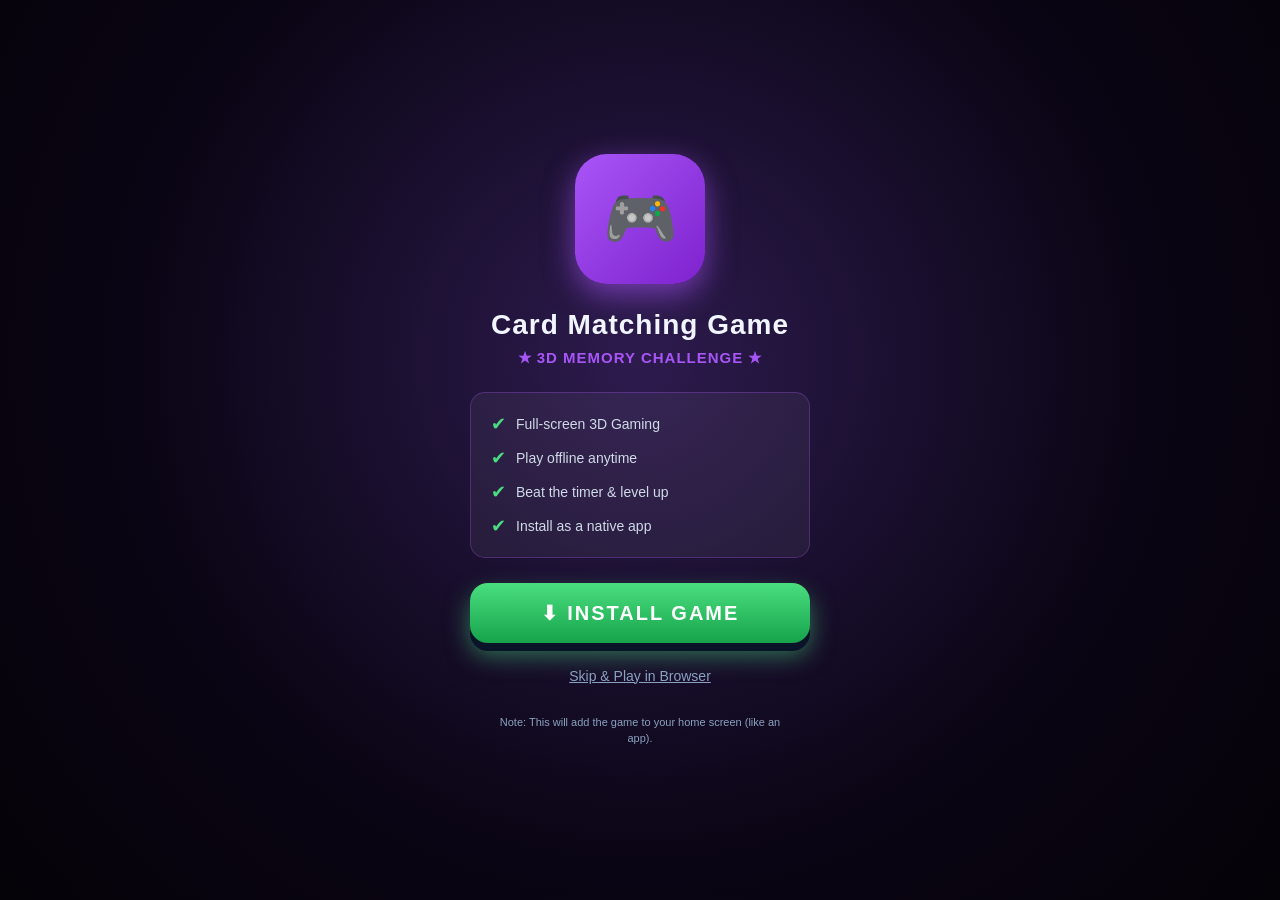
==== index.html @ de2f99b9 "Add download screen and splash flow" ====
<!DOCTYPE html>
<html lang="en">
<head>
    <meta charset="UTF-8">
    <meta name="viewport" content="width=device-width, initial-scale=1.0, viewport-fit=cover">
    <meta name="theme-color" content="#0a0514">
    <title>Download Card Matching Game</title>

    <!-- PWA -->
    <link rel="manifest" href="manifest.json">
    <link rel="icon" type="image/png" href="icons/icon-192x192.png">
    <link rel="apple-touch-icon" href="icons/icon-192x192.png">
    <meta name="apple-mobile-web-app-capable" content="yes">
    <meta name="apple-mobile-web-app-status-bar-style" content="black-translucent">
    <meta name="apple-mobile-web-app-title" content="CardMatch">
    <meta name="mobile-web-app-capable" content="yes">
    <meta name="application-name" content="CardMatch">

    <link rel="stylesheet" href="style.css">
    <style>
        /* Download Screen Style */
        #downloadScreen {
            position: fixed; inset: 0; z-index: 99999;
            background: radial-gradient(circle at 50% 40%, #2d1b4e 0%, #0a0514 60%, #050208 100%);
            display: flex; flex-direction: column; align-items: center; justify-content: center;
            padding: 30px; text-align: center; color: white;
        }
        .dl-icon {
            width: 130px; height: 130px;
            background: linear-gradient(135deg, #a855f7, #7e22ce);
            border-radius: 32px; display: flex; align-items: center; justify-content: center;
            font-size: 60px; margin-bottom: 25px;
            box-shadow: 0 10px 30px rgba(168, 85, 247, 0.6);
            animation: floatIcon 3s ease-in-out infinite;
        }
        @keyframes floatIcon { 0%, 100% { transform: translateY(0); } 50% { transform: translateY(-15px); } }
        .dl-title { font-size: 28px; font-weight: 900; color: #f0f5ff; margin-bottom: 8px; letter-spacing: 1px; }
        .dl-sub { font-size: 15px; color: #a855f7; margin-bottom: 25px; font-weight: 600; letter-spacing: 1px; }
        .dl-features {
            background: rgba(255,255,255,0.05); border: 1px solid rgba(168, 85, 247, 0.3);
            border-radius: 15px; padding: 20px; width: 100%; max-width: 340px;
            margin-bottom: 25px; text-align: left;
        }
        .dl-feature-item { display: flex; align-items: center; gap: 10px; margin-bottom: 12px; color: #d0dae8; font-size: 14px; }
        .dl-feature-item:last-child { margin-bottom: 0; }
        .dl-feature-item span { color: #4ade80; font-size: 18px; }
        .dl-btn {
            width: 100%; max-width: 340px; padding: 18px;
            background: linear-gradient(180deg, #4ade80, #16a34a);
            border: none; border-radius: 18px; color: white;
            font-size: 20px; font-weight: 900; letter-spacing: 2px;
            cursor: pointer; box-shadow: 0 8px 0 #0a1428, 0 12px 25px rgba(74, 222, 128, 0.5);
            transition: all 0.15s; font-family: inherit; margin-bottom: 15px;
        }
        .dl-btn:active { transform: translateY(6px); box-shadow: 0 2px 0 #0a1428; }
        .dl-skip {
            color: #8aa2bf; font-size: 14px; text-decoration: underline;
            cursor: pointer; padding: 10px; transition: color 0.2s;
        }
        .dl-skip:hover { color: #f87171; }
        .dl-note { font-size: 11px; color: #8aa2bf; margin-top: 20px; max-width: 300px; line-height: 1.5; }
    </style>
</head>
<body>

<!-- DOWNLOAD SCREEN -->
<div id="downloadScreen">
    <div class="dl-icon">🎮</div>
    <h1 class="dl-title">Card Matching Game</h1>
    <p class="dl-sub">★ 3D MEMORY CHALLENGE ★</p>

    <div class="dl-features">
        <div class="dl-feature-item"><span>✔</span> Full-screen 3D Gaming</div>
        <div class="dl-feature-item"><span>✔</span> Play offline anytime</div>
        <div class="dl-feature-item"><span>✔</span> Beat the timer & level up</div>
        <div class="dl-feature-item"><span>✔</span> Install as a native app</div>
    </div>

    <button id="dlInstallBtn" class="dl-btn">⬇ INSTALL GAME</button>
    <div id="dlSkipBtn" class="dl-skip">Skip & Play in Browser</div>

    <p class="dl-note">Note: This will add the game to your home screen (like an app).</p>
</div>

<script src="pwa.js"></script>
<script>
    document.addEventListener('DOMContentLoaded', function() {
        var installBtn = document.getElementById('dlInstallBtn');
        var skipBtn = document.getElementById('dlSkipBtn');

        // Agar user already installed hai, to direct Login page pe bhej do
        if (localStorage.getItem('card_matching_installed') === 'true') {
            window.location.href = 'login.html';
        }

        // INSTALL BUTTON
        installBtn.addEventListener('click', function() {
            if (window.deferredPrompt) {
                window.deferredPrompt.prompt();
                window.deferredPrompt.userChoice.then(function(choice) {
                    if (choice.outcome === 'accepted') {
                        localStorage.setItem('card_matching_installed', 'true');
                        window.location.href = 'login.html';
                    }
                    window.deferredPrompt = null;
                });
            } else {
                localStorage.setItem('card_matching_installed', 'true');
                window.location.href = 'login.html';
            }
        });

        // SKIP BUTTON
        skipBtn.addEventListener('click', function() {
            localStorage.setItem('card_matching_installed', 'true');
            window.location.href = 'login.html';
        });
    });
</script>
</body>
</html>
---- style.css ----
/* ============================================================
   CARD MATCHING GAME - 3D Purple & Green Theme
   ============================================================ */
* { margin: 0; padding: 0; box-sizing: border-box; -webkit-tap-highlight-color: transparent; user-select: none; -webkit-user-select: none; }
html, body { width: 100%; height: 100%; overflow: hidden; background: #0a0514; font-family: 'Segoe UI', Arial, sans-serif; color: #f0f5ff; touch-action: manipulation; }
.screen { position: absolute; inset: 0; display: none; flex-direction: column; overflow: hidden; }
.screen.active { display: flex; }

/* HOME SCREEN */
#home { padding: 15px; overflow-y: auto; padding-bottom: 30px; background: radial-gradient(circle at 50% 40%, #2d1b4e 0%, #0a0514 60%, #050208 100%); }
.home-top-bar { display: flex; justify-content: space-between; align-items: center; padding: 5px 5px 15px 5px; position: relative; z-index: 5; }
.top-icon-btn { width: 48px; height: 48px; border-radius: 50%; background: linear-gradient(180deg, #a855f7 0%, #7e22ce 100%); border: 2px solid #c084fc; color: white; font-size: 22px; cursor: pointer; display: flex; align-items: center; justify-content: center; box-shadow: 0 4px 0 #2d1b4e, 0 6px 15px rgba(168, 85, 247, 0.4); transition: all 0.15s ease; font-family: inherit; padding: 0; }
.top-icon-btn:hover { transform: translateY(-2px); box-shadow: 0 6px 0 #2d1b4e, 0 8px 20px rgba(168, 85, 247, 0.6); }
.top-icon-btn:active { transform: translateY(2px); box-shadow: 0 2px 0 #2d1b4e, 0 3px 8px rgba(168, 85, 247, 0.4); }

/* PWA INSTALL BUTTON */
.pwa-install-btn { background: linear-gradient(180deg, #4ade80, #16a34a) !important; border: 2px solid #86efac !important; color: #ffffff !important; font-weight: 900; animation: pwaGlow 2s ease-in-out infinite; }
@keyframes pwaGlow { 0%, 100% { box-shadow: 0 4px 0 #0a1428, 0 6px 15px rgba(74, 222, 128, 0.5); } 50% { box-shadow: 0 4px 0 #0a1428, 0 6px 25px rgba(74, 222, 128, 0.9), 0 0 30px rgba(74, 222, 128, 0.6); } }

.home-title { font-size: clamp(28px, 6.5vw, 44px); font-weight: 900; background: linear-gradient(180deg, #e9d5ff, #a855f7, #4ade80); -webkit-background-clip: text; background-clip: text; -webkit-text-fill-color: transparent; text-align: center; letter-spacing: 2px; margin-top: 10px; filter: drop-shadow(0 0 15px rgba(168, 85, 247, 0.6)); }
.home-sub { text-align: center; font-size: clamp(11px, 2.5vw, 14px); color: #4ade80; font-style: italic; margin-top: 3px; margin-bottom: 20px; letter-spacing: 1px; }

.stats-row { display: flex; gap: 10px; justify-content: center; flex-wrap: wrap; margin-bottom: 20px; }
.stat-card { flex: 1 1 100px; min-width: 100px; max-width: 180px; background: linear-gradient(180deg, #2d1b4e 0%, #1a0d2e 100%); border: 2px solid #a855f7; border-radius: 15px; padding: 12px 8px; text-align: center; box-shadow: 0 6px 0 #1a0d2e, 0 8px 15px rgba(0,0,0,0.5); transform: translateY(0); transition: all 0.2s; }
.stat-card:hover { transform: translateY(-4px); box-shadow: 0 10px 0 #1a0d2e, 0 12px 20px rgba(0,0,0,0.6); }
.stat-icon { font-size: clamp(20px, 4vw, 24px); display: block; }
.stat-label { font-size: clamp(9px, 2vw, 11px); color: #b4c8e6; letter-spacing: 1px; margin: 4px 0; text-transform: uppercase; }
.stat-value { font-size: clamp(16px, 3.5vw, 20px); font-weight: 900; color: #a855f7; }
.stat-card.gold .stat-value { color: #facc15; }
.stat-card.cyan .stat-value { color: #4ade80; }

/* 3D BUTTONS */
.button-grid { display: grid; grid-template-columns: repeat(2, 1fr); gap: 15px; max-width: 600px; margin: 0 auto; width: 100%; padding: 0 10px; }
.btn { padding: 18px 12px; border-radius: 18px; font-size: clamp(13px, 2.5vw, 16px); font-weight: 900; color: white; border: none; cursor: pointer; letter-spacing: 1px; text-transform: uppercase; position: relative; font-family: inherit; transition: all 0.1s; transform: translateY(0); }
.btn:active { transform: translateY(6px); }
.btn-play { background: linear-gradient(180deg, #ff7eb3, #ff758c); box-shadow: 0 6px 0 #7a2e4d, 0 10px 15px rgba(255, 117, 140, 0.4); }
.btn-play:active { box-shadow: 0 2px 0 #7a2e4d; }
.btn-levels { background: linear-gradient(180deg, #a855f7, #7e22ce); box-shadow: 0 6px 0 #3a1d6e, 0 10px 15px rgba(168, 85, 247, 0.4); }
.btn-levels:active { box-shadow: 0 2px 0 #3a1d6e; }
.btn-sound { background: linear-gradient(180deg, #facc15, #ca8a04); box-shadow: 0 6px 0 #4d3a00, 0 10px 15px rgba(250, 204, 21, 0.4); }
.btn-sound:active { box-shadow: 0 2px 0 #4d3a00; }
.btn-rules { background: linear-gradient(180deg, #38bdf8, #0284c7); box-shadow: 0 6px 0 #014f78, 0 10px 15px rgba(56, 189, 248, 0.4); }
.btn-rules:active { box-shadow: 0 2px 0 #014f78; }
.btn-reset { background: linear-gradient(180deg, #f87171, #dc2626); box-shadow: 0 6px 0 #6b1111, 0 10px 15px rgba(248, 113, 113, 0.4); }
.btn-reset:active { box-shadow: 0 2px 0 #6b1111; }
.btn-exit { background: linear-gradient(180deg, #2dd4bf, #0d9488); box-shadow: 0 6px 0 #044e45, 0 10px 15px rgba(45, 212, 191, 0.4); }
.btn-exit:active { box-shadow: 0 2px 0 #044e45; }

/* GAME SCREEN */
#game-screen { padding: 8px; background: radial-gradient(circle at 50% 50%, #1a0d2e 0%, #050208 100%); }
.game-top { display: flex; align-items: center; gap: 6px; margin-bottom: 8px; flex-shrink: 0; }
.game-title { flex: 1; text-align: center; font-size: clamp(14px, 3vw, 20px); font-weight: 900; color: #a855f7; letter-spacing: 1px; padding: 10px; background: rgba(10, 5, 20, 0.8); border: 2px solid #a855f7; border-radius: 12px; box-shadow: 0 0 15px rgba(168, 85, 247, 0.4); }
.game-timer { font-size: clamp(14px, 3vw, 18px); font-weight: 900; color: #4ade80; padding: 10px 14px; background: rgba(10, 5, 20, 0.9); border: 2px solid #4ade80; border-radius: 12px; letter-spacing: 1px; font-family: monospace; box-shadow: 0 0 15px rgba(74, 222, 128, 0.4); transition: all 0.3s; }
.game-timer.warning { color: #f87171; border-color: #f87171; box-shadow: 0 0 20px rgba(248, 113, 113, 0.6); animation: pulse 0.8s infinite; }
@keyframes pulse { 0%, 100% { transform: scale(1); } 50% { transform: scale(1.05); } }

.mini-btn { padding: 10px 14px; border-radius: 10px; font-size: clamp(10px, 2vw, 12px); font-weight: bold; color: white; border: none; cursor: pointer; background: linear-gradient(180deg, #a855f7, #7e22ce); box-shadow: 0 4px 0 #3a1d6e, 0 6px 10px rgba(0,0,0,0.3); transition: all 0.1s; font-family: inherit; white-space: nowrap; }
.mini-btn:active { transform: translateY(3px); box-shadow: 0 1px 0 #3a1d6e; }
.mini-btn.orange { background: linear-gradient(180deg, #fb923c, #ea580c); box-shadow: 0 4px 0 #7c2d12; }
.mini-btn.orange:active { box-shadow: 0 1px 0 #7c2d12; }

.hud { display: grid; grid-template-columns: repeat(5, 1fr); gap: 4px; margin-bottom: 8px; flex-shrink: 0; }
.hud-item { background: rgba(10, 5, 20, 0.9); border: 1.5px solid #a855f7; border-radius: 8px; padding: 6px 3px; text-align: center; font-size: clamp(8px, 1.5vw, 11px); color: #4ade80; font-weight: bold; white-space: nowrap; overflow: hidden; text-overflow: ellipsis; box-shadow: 0 0 8px rgba(168, 85, 247, 0.3); }
#hud-status { color: #f0f5ff; }
#hud-score { color: #c084fc; }
#hud-hints { color: #ff64b4; }

/* 3D CARDS */
.card-grid { flex: 1; display: grid; gap: 16px; padding: 24px; background: radial-gradient(circle at center, #2d1b4e 0%, #050208 100%); border-radius: 15px; overflow: auto; align-content: center; justify-content: center; min-height: 0; perspective: 1200px; }
.card { border-radius: 16px; cursor: pointer; perspective: 1000px; position: relative; transition: transform 0.15s ease; width: 100%; aspect-ratio: 1 / 1; min-width: 90px; min-height: 90px; max-width: 200px; max-height: 200px; }
.card:active { transform: scale(0.94); }
.card-inner { position: relative; width: 100%; height: 100%; transition: transform 0.6s cubic-bezier(0.4, 0.0, 0.2, 1); transform-style: preserve-3d; }
.card.flipped .card-inner { transform: rotateY(180deg); }
.card-front, .card-back { position: absolute; inset: 0; border-radius: 16px; backface-visibility: hidden; -webkit-backface-visibility: hidden; display: flex; align-items: center; justify-content: center; font-size: clamp(38px, 5vw, 72px); border: 3.5px solid #a855f7; font-weight: 900; box-shadow: 0 10px 20px rgba(0,0,0,0.6), 0 0 20px rgba(168, 85, 247, 0.4), inset 0 -4px 8px rgba(0,0,0,0.3); }
.card-front { background: linear-gradient(135deg, #4c1d95 0%, #2d1b4e 100%); color: #c084fc; text-shadow: 0 0 10px rgba(192, 132, 252, 0.8); }
.card-back { background: linear-gradient(135deg, #7e22ce 0%, #4c1d95 100%); transform: rotateY(180deg); color: #facc15; text-shadow: 0 0 15px rgba(250, 204, 21, 0.8); }
.card.matched .card-back { background: linear-gradient(135deg, #166534 0%, #052e16 100%); border-color: #4ade80; animation: matchPulse 0.6s ease; box-shadow: 0 10px 20px rgba(0,0,0,0.6), 0 0 30px rgba(74, 222, 128, 0.8); }
.card.matched { cursor: default; }
.card.hinted .card-front, .card.hinted .card-back { border-color: #4ade80; box-shadow: 0 0 30px rgba(74, 222, 128, 0.9); }
@keyframes matchPulse { 0% { transform: scale(1); } 50% { transform: scale(1.15) rotate(3deg); } 100% { transform: scale(1); } }
.card.wrong { animation: shake 0.4s ease; }
@keyframes shake { 0%, 100% { transform: translateX(0); } 20% { transform: translateX(-10px); } 40% { transform: translateX(10px); } 60% { transform: translateX(-8px); } 80% { transform: translateX(8px); } }

.game-bottom { display: flex; gap: 6px; justify-content: center; margin-top: 8px; flex-wrap: wrap; flex-shrink: 0; }
.game-bottom .mini-btn { flex: 1; max-width: 160px; padding: 12px 8px; font-size: clamp(11px, 2vw, 14px); }

/* DIALOGS & MODALS */
.dialog-overlay { position: fixed; inset: 0; background: rgba(0, 0, 0, 0.9); display: none; align-items: center; justify-content: center; z-index: 200; padding: 15px; }
.dialog-overlay.active { display: flex; }
.dialog { width: 100%; max-width: 450px; background: linear-gradient(180deg, #2d1b4e 0%, #0a0514 100%); border: 3px solid #a855f7; border-radius: 24px; padding: 25px 20px; text-align: center; box-shadow: 0 0 40px rgba(168, 85, 247, 0.5); }
.dialog.success { border-color: #4ade80; }
.dialog.fail { border-color: #f87171; }
.dialog-title { font-size: clamp(20px, 5vw, 28px); font-weight: 900; margin-bottom: 10px; letter-spacing: 2px; color: #a855f7; }
.dialog.success .dialog-title { color: #4ade80; }
.dialog.fail .dialog-title { color: #f87171; }
.dialog-sub { font-size: clamp(13px, 3vw, 16px); color: #f0f5ff; margin: 8px 0; white-space: pre-line; }
.dialog-score { font-size: clamp(12px, 2.5vw, 14px); color: #4ade80; margin: 12px 0; white-space: pre-line; }
.dialog-next { font-size: clamp(14px, 3.5vw, 18px); color: #a855f7; font-weight: bold; margin: 15px 0; }
.dialog-buttons { display: flex; gap: 8px; justify-content: center; flex-wrap: wrap; margin-top: 20px; }
.dialog-buttons .mini-btn { flex: 1; min-width: 90px; max-width: 130px; padding: 12px 8px; font-size: clamp(11px, 2.2vw, 13px); }

.modal-overlay { position: fixed; inset: 0; background: rgba(0, 0, 0, 0.9); backdrop-filter: blur(6px); display: none; align-items: center; justify-content: center; z-index: 1000; padding: 20px; animation: fadeInModal 0.3s ease; }
.modal-overlay.active { display: flex; }
@keyframes fadeInModal { from { opacity: 0; } to { opacity: 1; } }
.modal-box { position: relative; width: 100%; max-width: 450px; background: linear-gradient(180deg, #2d1b4e 0%, #0a0514 100%); border: 2px solid #a855f7; border-radius: 24px; padding: 30px 25px; box-shadow: 0 0 60px rgba(168, 85, 247, 0.4), 0 20px 50px rgba(0, 0, 0, 0.8); animation: modalIn 0.4s cubic-bezier(0.4, 0, 0.2, 1); max-height: 85vh; overflow-y: auto; }
@keyframes modalIn { from { opacity: 0; transform: scale(0.9) translateY(20px); } to { opacity: 1; transform: scale(1) translateY(0); } }
.modal-close { position: absolute; top: 15px; right: 15px; width: 36px; height: 36px; border-radius: 50%; background: rgba(248, 113, 113, 0.15); border: 1px solid rgba(248, 113, 113, 0.4); color: #f87171; font-size: 16px; cursor: pointer; display: flex; align-items: center; justify-content: center; font-family: inherit; transition: all 0.2s ease; }
.modal-close:hover { background: rgba(248, 113, 113, 0.3); transform: rotate(90deg); }
.profile-box { text-align: center; }
.profile-avatar { width: 90px; height: 90px; border-radius: 50%; background: linear-gradient(180deg, #a855f7 0%, #7e22ce 100%); border: 3px solid #c084fc; display: flex; align-items: center; justify-content: center; font-size: 45px; margin: 0 auto 15px; box-shadow: 0 0 30px rgba(168, 85, 247, 0.6), 0 6px 0 #1a0d2e; }
.profile-name { text-align: center; font-size: 24px; font-weight: 900; color: #ffffff; margin-bottom: 8px; letter-spacing: 1px; }
.profile-type-badge { text-align: center; font-size: 12px; color: #a855f7; background: rgba(168, 85, 247, 0.15); border: 1px solid rgba(168, 85, 247, 0.4); border-radius: 20px; padding: 6px 16px; display: inline-block; margin: 0 auto 22px; letter-spacing: 1px; font-weight: 600; text-transform: uppercase; }
.profile-info-list { display: flex; flex-direction: column; gap: 10px; text-align: left; }
.profile-info-item { display: flex; align-items: center; gap: 14px; padding: 14px 16px; background: rgba(10, 5, 20, 0.8); border: 1.5px solid rgba(168, 85, 247, 0.25); border-radius: 14px; transition: all 0.2s ease; }
.profile-info-item:hover { border-color: #a855f7; background: rgba(168, 85, 247, 0.1); transform: translateX(4px); }
.profile-info-icon { font-size: 22px; width: 36px; height: 36px; display: flex; align-items: center; justify-content: center; background: linear-gradient(180deg, #4c1d95 0%, #1a0d2e 100%); border: 1.5px solid rgba(168, 85, 247, 0.4); border-radius: 10px; flex-shrink: 0; }
.profile-info-content { flex: 1; min-width: 0; }
.profile-info-label { font-size: 10px; color: #8aa2bf; text-transform: uppercase; letter-spacing: 1px; margin-bottom: 3px; font-weight: 600; }
.profile-info-value { font-size: 14px; color: #ffffff; font-weight: 600; word-break: break-all; line-height: 1.4; }
.modal-title { text-align: center; font-size: 24px; font-weight: 900; color: #ffffff; margin-bottom: 25px; letter-spacing: 1px; }
.settings-list { display: flex; flex-direction: column; gap: 10px; }
.settings-item { display: flex; align-items: center; gap: 15px; padding: 15px 18px; background: rgba(10, 5, 20, 0.8); border: 1.5px solid rgba(168, 85, 247, 0.3); border-radius: 14px; color: #f0f5ff; font-family: inherit; font-size: 15px; cursor: pointer; text-align: left; transition: all 0.2s ease; width: 100%; }
.settings-item:hover { background: rgba(168, 85, 247, 0.15); border-color: #a855f7; transform: translateX(5px); }
.settings-item.danger { border-color: rgba(248, 113, 113, 0.4); }
.settings-item.danger:hover { background: rgba(248, 113, 113, 0.15); border-color: #f87171; }
.settings-item-icon { font-size: 24px; flex-shrink: 0; }
.settings-item-text { flex: 1; display: flex; flex-direction: column; gap: 2px; }
.settings-item-text strong { font-size: 15px; color: #ffffff; }
.settings-item-text small { font-size: 11px; color: #8aa2bf; }
.info-content { color: #f0f5ff; font-size: 14px; line-height: 1.7; }
.info-content p { margin-bottom: 12px; }
.info-content p strong { color: #a855f7; font-size: 15px; }
.info-content ul { list-style: none; padding-left: 0; margin-bottom: 15px; }
.info-content ul li { padding: 6px 0 6px 22px; position: relative; color: #d0dae8; }
.info-content ul li::before { content: "▸"; position: absolute; left: 5px; color: #a855f7; font-weight: bold; }
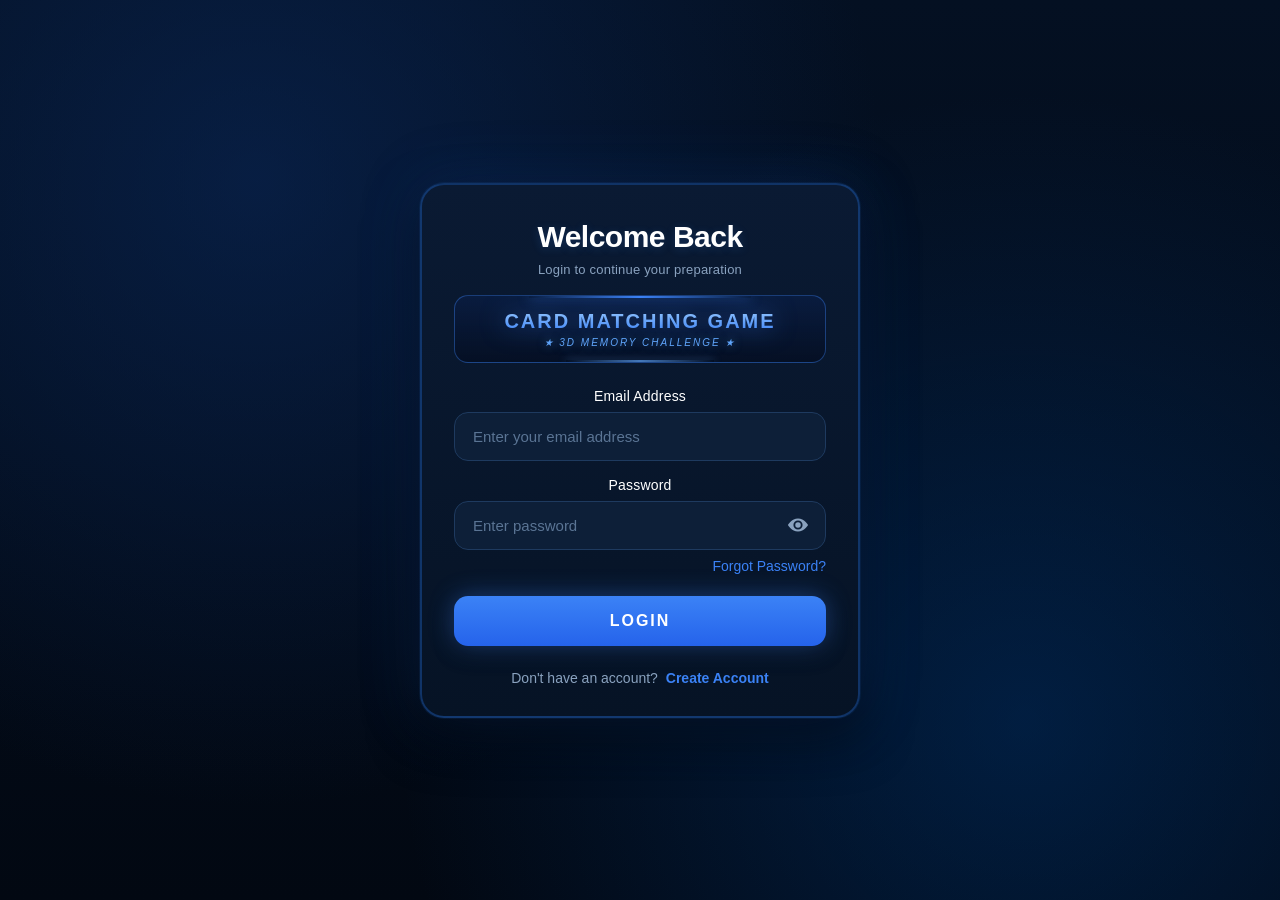
==== commit fbbe235e: "Remove install page, direct login" ====
--- a/index.html
+++ b/index.html
@@ -4,118 +4,13 @@
     <meta charset="UTF-8">
     <meta name="viewport" content="width=device-width, initial-scale=1.0, viewport-fit=cover">
     <meta name="theme-color" content="#0a0514">
-    <title>Download Card Matching Game</title>
-
-    <!-- PWA -->
-    <link rel="manifest" href="manifest.json">
-    <link rel="icon" type="image/png" href="icons/icon-192x192.png">
-    <link rel="apple-touch-icon" href="icons/icon-192x192.png">
-    <meta name="apple-mobile-web-app-capable" content="yes">
-    <meta name="apple-mobile-web-app-status-bar-style" content="black-translucent">
-    <meta name="apple-mobile-web-app-title" content="CardMatch">
-    <meta name="mobile-web-app-capable" content="yes">
-    <meta name="application-name" content="CardMatch">
-
-    <link rel="stylesheet" href="style.css">
-    <style>
-        /* Download Screen Style */
-        #downloadScreen {
-            position: fixed; inset: 0; z-index: 99999;
-            background: radial-gradient(circle at 50% 40%, #2d1b4e 0%, #0a0514 60%, #050208 100%);
-            display: flex; flex-direction: column; align-items: center; justify-content: center;
-            padding: 30px; text-align: center; color: white;
-        }
-        .dl-icon {
-            width: 130px; height: 130px;
-            background: linear-gradient(135deg, #a855f7, #7e22ce);
-            border-radius: 32px; display: flex; align-items: center; justify-content: center;
-            font-size: 60px; margin-bottom: 25px;
-            box-shadow: 0 10px 30px rgba(168, 85, 247, 0.6);
-            animation: floatIcon 3s ease-in-out infinite;
-        }
-        @keyframes floatIcon { 0%, 100% { transform: translateY(0); } 50% { transform: translateY(-15px); } }
-        .dl-title { font-size: 28px; font-weight: 900; color: #f0f5ff; margin-bottom: 8px; letter-spacing: 1px; }
-        .dl-sub { font-size: 15px; color: #a855f7; margin-bottom: 25px; font-weight: 600; letter-spacing: 1px; }
-        .dl-features {
-            background: rgba(255,255,255,0.05); border: 1px solid rgba(168, 85, 247, 0.3);
-            border-radius: 15px; padding: 20px; width: 100%; max-width: 340px;
-            margin-bottom: 25px; text-align: left;
-        }
-        .dl-feature-item { display: flex; align-items: center; gap: 10px; margin-bottom: 12px; color: #d0dae8; font-size: 14px; }
-        .dl-feature-item:last-child { margin-bottom: 0; }
-        .dl-feature-item span { color: #4ade80; font-size: 18px; }
-        .dl-btn {
-            width: 100%; max-width: 340px; padding: 18px;
-            background: linear-gradient(180deg, #4ade80, #16a34a);
-            border: none; border-radius: 18px; color: white;
-            font-size: 20px; font-weight: 900; letter-spacing: 2px;
-            cursor: pointer; box-shadow: 0 8px 0 #0a1428, 0 12px 25px rgba(74, 222, 128, 0.5);
-            transition: all 0.15s; font-family: inherit; margin-bottom: 15px;
-        }
-        .dl-btn:active { transform: translateY(6px); box-shadow: 0 2px 0 #0a1428; }
-        .dl-skip {
-            color: #8aa2bf; font-size: 14px; text-decoration: underline;
-            cursor: pointer; padding: 10px; transition: color 0.2s;
-        }
-        .dl-skip:hover { color: #f87171; }
-        .dl-note { font-size: 11px; color: #8aa2bf; margin-top: 20px; max-width: 300px; line-height: 1.5; }
-    </style>
+    <title>Card Matching Game</title>
+    <script>
+        // ✅ Seedha Login page pe bhej do (Install page hata diya)
+        window.location.href = 'login.html';
+    </script>
 </head>
 <body>
-
-<!-- DOWNLOAD SCREEN -->
-<div id="downloadScreen">
-    <div class="dl-icon">🎮</div>
-    <h1 class="dl-title">Card Matching Game</h1>
-    <p class="dl-sub">★ 3D MEMORY CHALLENGE ★</p>
-
-    <div class="dl-features">
-        <div class="dl-feature-item"><span>✔</span> Full-screen 3D Gaming</div>
-        <div class="dl-feature-item"><span>✔</span> Play offline anytime</div>
-        <div class="dl-feature-item"><span>✔</span> Beat the timer & level up</div>
-        <div class="dl-feature-item"><span>✔</span> Install as a native app</div>
-    </div>
-
-    <button id="dlInstallBtn" class="dl-btn">⬇ INSTALL GAME</button>
-    <div id="dlSkipBtn" class="dl-skip">Skip & Play in Browser</div>
-
-    <p class="dl-note">Note: This will add the game to your home screen (like an app).</p>
-</div>
-
-<script src="pwa.js"></script>
-<script>
-    document.addEventListener('DOMContentLoaded', function() {
-        var installBtn = document.getElementById('dlInstallBtn');
-        var skipBtn = document.getElementById('dlSkipBtn');
-
-        // Agar user already installed hai, to direct Login page pe bhej do
-        if (localStorage.getItem('card_matching_installed') === 'true') {
-            window.location.href = 'login.html';
-        }
-
-        // INSTALL BUTTON
-        installBtn.addEventListener('click', function() {
-            if (window.deferredPrompt) {
-                window.deferredPrompt.prompt();
-                window.deferredPrompt.userChoice.then(function(choice) {
-                    if (choice.outcome === 'accepted') {
-                        localStorage.setItem('card_matching_installed', 'true');
-                        window.location.href = 'login.html';
-                    }
-                    window.deferredPrompt = null;
-                });
-            } else {
-                localStorage.setItem('card_matching_installed', 'true');
-                window.location.href = 'login.html';
-            }
-        });
-
-        // SKIP BUTTON
-        skipBtn.addEventListener('click', function() {
-            localStorage.setItem('card_matching_installed', 'true');
-            window.location.href = 'login.html';
-        });
-    });
-</script>
+    <p style="color: white; text-align: center; margin-top: 50px;">Loading...</p>
 </body>
 </html>
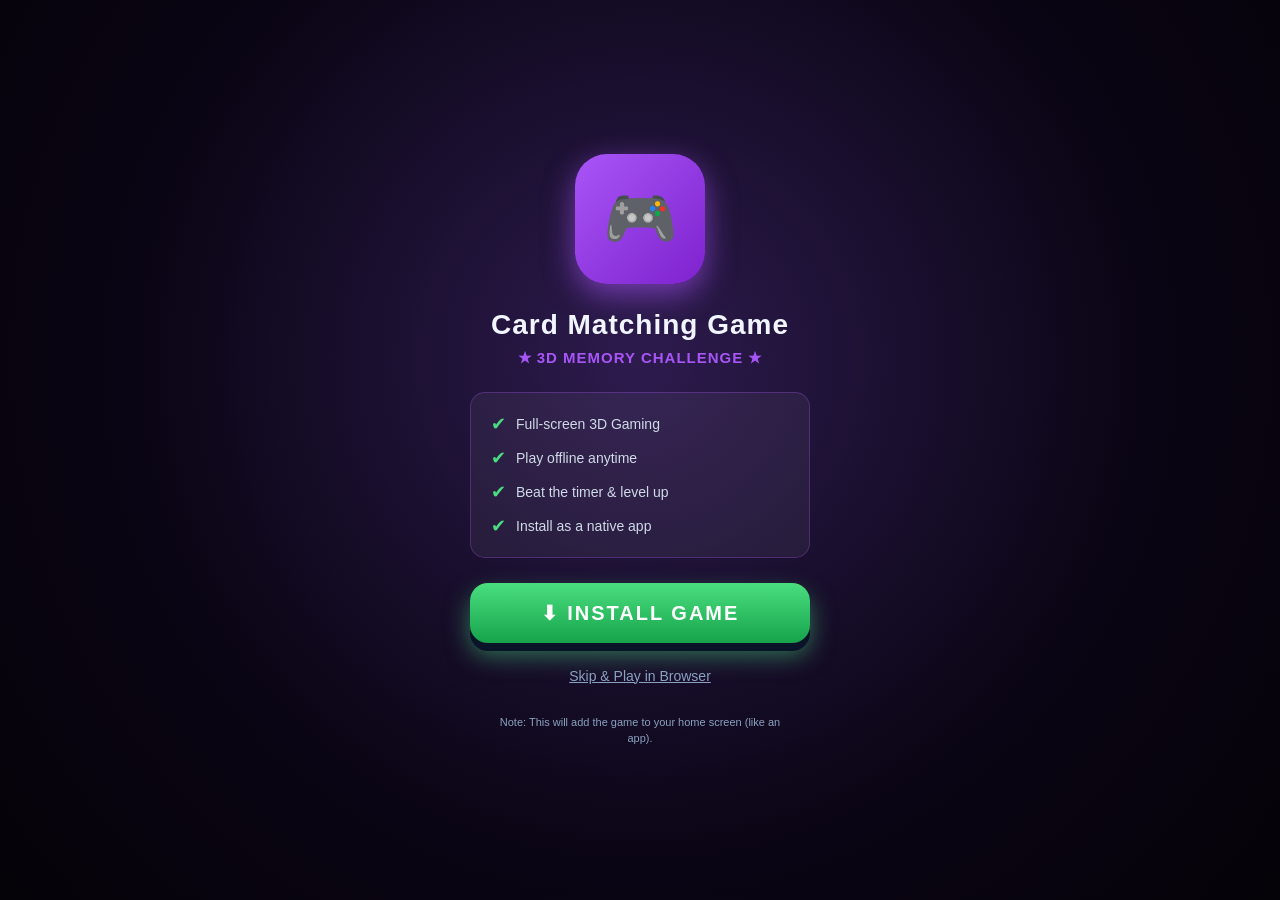
==== commit 4c3eda04: "Update index.html" ====
--- a/index.html
+++ b/index.html
@@ -5,12 +5,127 @@
     <meta name="viewport" content="width=device-width, initial-scale=1.0, viewport-fit=cover">
     <meta name="theme-color" content="#0a0514">
     <title>Card Matching Game</title>
-    <script>
-        // ✅ Seedha Login page pe bhej do (Install page hata diya)
-        window.location.href = 'login.html';
-    </script>
+
+    <!-- PWA -->
+    <link rel="manifest" href="manifest.json">
+    <link rel="icon" type="image/png" href="icons/icon-192x192.png">
+    <link rel="apple-touch-icon" href="icons/icon-192x192.png">
+    <meta name="apple-mobile-web-app-capable" content="yes">
+    <meta name="apple-mobile-web-app-status-bar-style" content="black-translucent">
+    <meta name="apple-mobile-web-app-title" content="CardMatch">
+    <meta name="mobile-web-app-capable" content="yes">
+    <meta name="application-name" content="CardMatch">
+
+    <link rel="stylesheet" href="style.css">
+    <style>
+        /* Download Screen Style */
+        #downloadScreen {
+            position: fixed; inset: 0; z-index: 99999;
+            background: radial-gradient(circle at 50% 40%, #2d1b4e 0%, #0a0514 60%, #050208 100%);
+            display: flex; flex-direction: column; align-items: center; justify-content: center;
+            padding: 30px; text-align: center; color: white;
+        }
+        .dl-icon {
+            width: 130px; height: 130px;
+            background: linear-gradient(135deg, #a855f7, #7e22ce);
+            border-radius: 32px; display: flex; align-items: center; justify-content: center;
+            font-size: 60px; margin-bottom: 25px;
+            box-shadow: 0 10px 30px rgba(168, 85, 247, 0.6);
+            animation: floatIcon 3s ease-in-out infinite;
+        }
+        @keyframes floatIcon { 0%, 100% { transform: translateY(0); } 50% { transform: translateY(-15px); } }
+        .dl-title { font-size: 28px; font-weight: 900; color: #f0f5ff; margin-bottom: 8px; letter-spacing: 1px; }
+        .dl-sub { font-size: 15px; color: #a855f7; margin-bottom: 25px; font-weight: 600; letter-spacing: 1px; }
+        .dl-features {
+            background: rgba(255,255,255,0.05); border: 1px solid rgba(168, 85, 247, 0.3);
+            border-radius: 15px; padding: 20px; width: 100%; max-width: 340px;
+            margin-bottom: 25px; text-align: left;
+        }
+        .dl-feature-item { display: flex; align-items: center; gap: 10px; margin-bottom: 12px; color: #d0dae8; font-size: 14px; }
+        .dl-feature-item:last-child { margin-bottom: 0; }
+        .dl-feature-item span { color: #4ade80; font-size: 18px; }
+        .dl-btn {
+            width: 100%; max-width: 340px; padding: 18px;
+            background: linear-gradient(180deg, #4ade80, #16a34a);
+            border: none; border-radius: 18px; color: white;
+            font-size: 20px; font-weight: 900; letter-spacing: 2px;
+            cursor: pointer; box-shadow: 0 8px 0 #0a1428, 0 12px 25px rgba(74, 222, 128, 0.5);
+            transition: all 0.15s; font-family: inherit; margin-bottom: 15px;
+        }
+        .dl-btn:active { transform: translateY(6px); box-shadow: 0 2px 0 #0a1428; }
+        .dl-skip {
+            color: #8aa2bf; font-size: 14px; text-decoration: underline;
+            cursor: pointer; padding: 10px; transition: color 0.2s;
+        }
+        .dl-skip:hover { color: #f87171; }
+        .dl-note { font-size: 11px; color: #8aa2bf; margin-top: 20px; max-width: 300px; line-height: 1.5; }
+    </style>
 </head>
 <body>
-    <p style="color: white; text-align: center; margin-top: 50px;">Loading...</p>
+
+<div id="downloadScreen">
+    <div class="dl-icon">🎮</div>
+    <h1 class="dl-title">Card Matching Game</h1>
+    <p class="dl-sub">★ 3D MEMORY CHALLENGE ★</p>
+
+    <div class="dl-features">
+        <div class="dl-feature-item"><span>✔</span> Full-screen 3D Gaming</div>
+        <div class="dl-feature-item"><span>✔</span> Play offline anytime</div>
+        <div class="dl-feature-item"><span>✔</span> Beat the timer & level up</div>
+        <div class="dl-feature-item"><span>✔</span> Install as a native app</div>
+    </div>
+
+    <button id="dlInstallBtn" class="dl-btn">⬇ INSTALL GAME</button>
+    <div id="dlSkipBtn" class="dl-skip">Skip & Play in Browser</div>
+
+    <p class="dl-note">Note: This will add the game to your home screen (like an app).</p>
+</div>
+
+<script src="pwa.js"></script>
+<script>
+    document.addEventListener('DOMContentLoaded', function() {
+        var installBtn = document.getElementById('dlInstallBtn');
+        var skipBtn = document.getElementById('dlSkipBtn');
+
+        // Agar user pehle se install kar chuka hai, to direct login pe bhej do
+        if (localStorage.getItem('card_matching_installed') === 'true') {
+            window.location.href = 'login.html';
+        }
+
+        // INSTALL BUTTON
+        installBtn.addEventListener('click', function() {
+            if (window.deferredPrompt) {
+                window.deferredPrompt.prompt();
+                window.deferredPrompt.userChoice.then(function(choice) {
+                    if (choice.outcome === 'accepted') {
+                        localStorage.setItem('card_matching_installed', 'true');
+                        window.location.href = 'login.html';
+                    }
+                    window.deferredPrompt = null;
+                });
+            } else {
+                localStorage.setItem('card_matching_installed', 'true');
+                window.location.href = 'login.html';
+            }
+        });
+
+        // SKIP BUTTON
+        skipBtn.addEventListener('click', function() {
+            localStorage.setItem('card_matching_installed', 'true');
+            window.location.href = 'login.html';
+        });
+    });
+
+    // ✅ APK KE ANDAR SERVICE WORKER UNREGISTER KARO
+    // Isse APK me purana cache nahi chalega aur naya code load hoga
+    if ('serviceWorker' in navigator) {
+        navigator.serviceWorker.getRegistrations().then(function(registrations) {
+            for (let registration of registrations) {
+                registration.unregister();
+                console.log('Service Worker unregistered');
+            }
+        });
+    }
+</script>
 </body>
 </html>
--- a/style.css
+++ b/style.css
@@ -0,0 +1,135 @@
+/* ============================================================
+   CARD MATCHING GAME - 3D Purple & Green Theme
+   ============================================================ */
+* { margin: 0; padding: 0; box-sizing: border-box; -webkit-tap-highlight-color: transparent; user-select: none; -webkit-user-select: none; }
+html, body { width: 100%; height: 100%; overflow: hidden; background: #0a0514; font-family: 'Segoe UI', Arial, sans-serif; color: #f0f5ff; touch-action: manipulation; }
+.screen { position: absolute; inset: 0; display: none; flex-direction: column; overflow: hidden; }
+.screen.active { display: flex; }
+
+/* HOME SCREEN */
+#home { padding: 15px; overflow-y: auto; padding-bottom: 30px; background: radial-gradient(circle at 50% 40%, #2d1b4e 0%, #0a0514 60%, #050208 100%); }
+.home-top-bar { display: flex; justify-content: space-between; align-items: center; padding: 5px 5px 15px 5px; position: relative; z-index: 5; }
+.top-icon-btn { width: 48px; height: 48px; border-radius: 50%; background: linear-gradient(180deg, #a855f7 0%, #7e22ce 100%); border: 2px solid #c084fc; color: white; font-size: 22px; cursor: pointer; display: flex; align-items: center; justify-content: center; box-shadow: 0 4px 0 #2d1b4e, 0 6px 15px rgba(168, 85, 247, 0.4); transition: all 0.15s ease; font-family: inherit; padding: 0; }
+.top-icon-btn:hover { transform: translateY(-2px); box-shadow: 0 6px 0 #2d1b4e, 0 8px 20px rgba(168, 85, 247, 0.6); }
+.top-icon-btn:active { transform: translateY(2px); box-shadow: 0 2px 0 #2d1b4e, 0 3px 8px rgba(168, 85, 247, 0.4); }
+
+/* PWA INSTALL BUTTON */
+.pwa-install-btn { background: linear-gradient(180deg, #4ade80, #16a34a) !important; border: 2px solid #86efac !important; color: #ffffff !important; font-weight: 900; animation: pwaGlow 2s ease-in-out infinite; }
+@keyframes pwaGlow { 0%, 100% { box-shadow: 0 4px 0 #0a1428, 0 6px 15px rgba(74, 222, 128, 0.5); } 50% { box-shadow: 0 4px 0 #0a1428, 0 6px 25px rgba(74, 222, 128, 0.9), 0 0 30px rgba(74, 222, 128, 0.6); } }
+
+.home-title { font-size: clamp(28px, 6.5vw, 44px); font-weight: 900; background: linear-gradient(180deg, #e9d5ff, #a855f7, #4ade80); -webkit-background-clip: text; background-clip: text; -webkit-text-fill-color: transparent; text-align: center; letter-spacing: 2px; margin-top: 10px; filter: drop-shadow(0 0 15px rgba(168, 85, 247, 0.6)); }
+.home-sub { text-align: center; font-size: clamp(11px, 2.5vw, 14px); color: #4ade80; font-style: italic; margin-top: 3px; margin-bottom: 20px; letter-spacing: 1px; }
+
+.stats-row { display: flex; gap: 10px; justify-content: center; flex-wrap: wrap; margin-bottom: 20px; }
+.stat-card { flex: 1 1 100px; min-width: 100px; max-width: 180px; background: linear-gradient(180deg, #2d1b4e 0%, #1a0d2e 100%); border: 2px solid #a855f7; border-radius: 15px; padding: 12px 8px; text-align: center; box-shadow: 0 6px 0 #1a0d2e, 0 8px 15px rgba(0,0,0,0.5); transform: translateY(0); transition: all 0.2s; }
+.stat-card:hover { transform: translateY(-4px); box-shadow: 0 10px 0 #1a0d2e, 0 12px 20px rgba(0,0,0,0.6); }
+.stat-icon { font-size: clamp(20px, 4vw, 24px); display: block; }
+.stat-label { font-size: clamp(9px, 2vw, 11px); color: #b4c8e6; letter-spacing: 1px; margin: 4px 0; text-transform: uppercase; }
+.stat-value { font-size: clamp(16px, 3.5vw, 20px); font-weight: 900; color: #a855f7; }
+.stat-card.gold .stat-value { color: #facc15; }
+.stat-card.cyan .stat-value { color: #4ade80; }
+
+/* 3D BUTTONS */
+.button-grid { display: grid; grid-template-columns: repeat(2, 1fr); gap: 15px; max-width: 600px; margin: 0 auto; width: 100%; padding: 0 10px; }
+.btn { padding: 18px 12px; border-radius: 18px; font-size: clamp(13px, 2.5vw, 16px); font-weight: 900; color: white; border: none; cursor: pointer; letter-spacing: 1px; text-transform: uppercase; position: relative; font-family: inherit; transition: all 0.1s; transform: translateY(0); }
+.btn:active { transform: translateY(6px); }
+.btn-play { background: linear-gradient(180deg, #ff7eb3, #ff758c); box-shadow: 0 6px 0 #7a2e4d, 0 10px 15px rgba(255, 117, 140, 0.4); }
+.btn-play:active { box-shadow: 0 2px 0 #7a2e4d; }
+.btn-levels { background: linear-gradient(180deg, #a855f7, #7e22ce); box-shadow: 0 6px 0 #3a1d6e, 0 10px 15px rgba(168, 85, 247, 0.4); }
+.btn-levels:active { box-shadow: 0 2px 0 #3a1d6e; }
+.btn-sound { background: linear-gradient(180deg, #facc15, #ca8a04); box-shadow: 0 6px 0 #4d3a00, 0 10px 15px rgba(250, 204, 21, 0.4); }
+.btn-sound:active { box-shadow: 0 2px 0 #4d3a00; }
+.btn-rules { background: linear-gradient(180deg, #38bdf8, #0284c7); box-shadow: 0 6px 0 #014f78, 0 10px 15px rgba(56, 189, 248, 0.4); }
+.btn-rules:active { box-shadow: 0 2px 0 #014f78; }
+.btn-reset { background: linear-gradient(180deg, #f87171, #dc2626); box-shadow: 0 6px 0 #6b1111, 0 10px 15px rgba(248, 113, 113, 0.4); }
+.btn-reset:active { box-shadow: 0 2px 0 #6b1111; }
+.btn-exit { background: linear-gradient(180deg, #2dd4bf, #0d9488); box-shadow: 0 6px 0 #044e45, 0 10px 15px rgba(45, 212, 191, 0.4); }
+.btn-exit:active { box-shadow: 0 2px 0 #044e45; }
+
+/* GAME SCREEN */
+#game-screen { padding: 8px; background: radial-gradient(circle at 50% 50%, #1a0d2e 0%, #050208 100%); }
+.game-top { display: flex; align-items: center; gap: 6px; margin-bottom: 8px; flex-shrink: 0; }
+.game-title { flex: 1; text-align: center; font-size: clamp(14px, 3vw, 20px); font-weight: 900; color: #a855f7; letter-spacing: 1px; padding: 10px; background: rgba(10, 5, 20, 0.8); border: 2px solid #a855f7; border-radius: 12px; box-shadow: 0 0 15px rgba(168, 85, 247, 0.4); }
+.game-timer { font-size: clamp(14px, 3vw, 18px); font-weight: 900; color: #4ade80; padding: 10px 14px; background: rgba(10, 5, 20, 0.9); border: 2px solid #4ade80; border-radius: 12px; letter-spacing: 1px; font-family: monospace; box-shadow: 0 0 15px rgba(74, 222, 128, 0.4); transition: all 0.3s; }
+.game-timer.warning { color: #f87171; border-color: #f87171; box-shadow: 0 0 20px rgba(248, 113, 113, 0.6); animation: pulse 0.8s infinite; }
+@keyframes pulse { 0%, 100% { transform: scale(1); } 50% { transform: scale(1.05); } }
+
+.mini-btn { padding: 10px 14px; border-radius: 10px; font-size: clamp(10px, 2vw, 12px); font-weight: bold; color: white; border: none; cursor: pointer; background: linear-gradient(180deg, #a855f7, #7e22ce); box-shadow: 0 4px 0 #3a1d6e, 0 6px 10px rgba(0,0,0,0.3); transition: all 0.1s; font-family: inherit; white-space: nowrap; }
+.mini-btn:active { transform: translateY(3px); box-shadow: 0 1px 0 #3a1d6e; }
+.mini-btn.orange { background: linear-gradient(180deg, #fb923c, #ea580c); box-shadow: 0 4px 0 #7c2d12; }
+.mini-btn.orange:active { box-shadow: 0 1px 0 #7c2d12; }
+
+.hud { display: grid; grid-template-columns: repeat(5, 1fr); gap: 4px; margin-bottom: 8px; flex-shrink: 0; }
+.hud-item { background: rgba(10, 5, 20, 0.9); border: 1.5px solid #a855f7; border-radius: 8px; padding: 6px 3px; text-align: center; font-size: clamp(8px, 1.5vw, 11px); color: #4ade80; font-weight: bold; white-space: nowrap; overflow: hidden; text-overflow: ellipsis; box-shadow: 0 0 8px rgba(168, 85, 247, 0.3); }
+#hud-status { color: #f0f5ff; }
+#hud-score { color: #c084fc; }
+#hud-hints { color: #ff64b4; }
+
+/* 3D CARDS */
+.card-grid { flex: 1; display: grid; gap: 16px; padding: 24px; background: radial-gradient(circle at center, #2d1b4e 0%, #050208 100%); border-radius: 15px; overflow: auto; align-content: center; justify-content: center; min-height: 0; perspective: 1200px; }
+.card { border-radius: 16px; cursor: pointer; perspective: 1000px; position: relative; transition: transform 0.15s ease; width: 100%; aspect-ratio: 1 / 1; min-width: 90px; min-height: 90px; max-width: 200px; max-height: 200px; }
+.card:active { transform: scale(0.94); }
+.card-inner { position: relative; width: 100%; height: 100%; transition: transform 0.6s cubic-bezier(0.4, 0.0, 0.2, 1); transform-style: preserve-3d; }
+.card.flipped .card-inner { transform: rotateY(180deg); }
+.card-front, .card-back { position: absolute; inset: 0; border-radius: 16px; backface-visibility: hidden; -webkit-backface-visibility: hidden; display: flex; align-items: center; justify-content: center; font-size: clamp(38px, 5vw, 72px); border: 3.5px solid #a855f7; font-weight: 900; box-shadow: 0 10px 20px rgba(0,0,0,0.6), 0 0 20px rgba(168, 85, 247, 0.4), inset 0 -4px 8px rgba(0,0,0,0.3); }
+.card-front { background: linear-gradient(135deg, #4c1d95 0%, #2d1b4e 100%); color: #c084fc; text-shadow: 0 0 10px rgba(192, 132, 252, 0.8); }
+.card-back { background: linear-gradient(135deg, #7e22ce 0%, #4c1d95 100%); transform: rotateY(180deg); color: #facc15; text-shadow: 0 0 15px rgba(250, 204, 21, 0.8); }
+.card.matched .card-back { background: linear-gradient(135deg, #166534 0%, #052e16 100%); border-color: #4ade80; animation: matchPulse 0.6s ease; box-shadow: 0 10px 20px rgba(0,0,0,0.6), 0 0 30px rgba(74, 222, 128, 0.8); }
+.card.matched { cursor: default; }
+.card.hinted .card-front, .card.hinted .card-back { border-color: #4ade80; box-shadow: 0 0 30px rgba(74, 222, 128, 0.9); }
+@keyframes matchPulse { 0% { transform: scale(1); } 50% { transform: scale(1.15) rotate(3deg); } 100% { transform: scale(1); } }
+.card.wrong { animation: shake 0.4s ease; }
+@keyframes shake { 0%, 100% { transform: translateX(0); } 20% { transform: translateX(-10px); } 40% { transform: translateX(10px); } 60% { transform: translateX(-8px); } 80% { transform: translateX(8px); } }
+
+.game-bottom { display: flex; gap: 6px; justify-content: center; margin-top: 8px; flex-wrap: wrap; flex-shrink: 0; }
+.game-bottom .mini-btn { flex: 1; max-width: 160px; padding: 12px 8px; font-size: clamp(11px, 2vw, 14px); }
+
+/* DIALOGS & MODALS */
+.dialog-overlay { position: fixed; inset: 0; background: rgba(0, 0, 0, 0.9); display: none; align-items: center; justify-content: center; z-index: 200; padding: 15px; }
+.dialog-overlay.active { display: flex; }
+.dialog { width: 100%; max-width: 450px; background: linear-gradient(180deg, #2d1b4e 0%, #0a0514 100%); border: 3px solid #a855f7; border-radius: 24px; padding: 25px 20px; text-align: center; box-shadow: 0 0 40px rgba(168, 85, 247, 0.5); }
+.dialog.success { border-color: #4ade80; }
+.dialog.fail { border-color: #f87171; }
+.dialog-title { font-size: clamp(20px, 5vw, 28px); font-weight: 900; margin-bottom: 10px; letter-spacing: 2px; color: #a855f7; }
+.dialog.success .dialog-title { color: #4ade80; }
+.dialog.fail .dialog-title { color: #f87171; }
+.dialog-sub { font-size: clamp(13px, 3vw, 16px); color: #f0f5ff; margin: 8px 0; white-space: pre-line; }
+.dialog-score { font-size: clamp(12px, 2.5vw, 14px); color: #4ade80; margin: 12px 0; white-space: pre-line; }
+.dialog-next { font-size: clamp(14px, 3.5vw, 18px); color: #a855f7; font-weight: bold; margin: 15px 0; }
+.dialog-buttons { display: flex; gap: 8px; justify-content: center; flex-wrap: wrap; margin-top: 20px; }
+.dialog-buttons .mini-btn { flex: 1; min-width: 90px; max-width: 130px; padding: 12px 8px; font-size: clamp(11px, 2.2vw, 13px); }
+
+.modal-overlay { position: fixed; inset: 0; background: rgba(0, 0, 0, 0.9); backdrop-filter: blur(6px); display: none; align-items: center; justify-content: center; z-index: 1000; padding: 20px; animation: fadeInModal 0.3s ease; }
+.modal-overlay.active { display: flex; }
+@keyframes fadeInModal { from { opacity: 0; } to { opacity: 1; } }
+.modal-box { position: relative; width: 100%; max-width: 450px; background: linear-gradient(180deg, #2d1b4e 0%, #0a0514 100%); border: 2px solid #a855f7; border-radius: 24px; padding: 30px 25px; box-shadow: 0 0 60px rgba(168, 85, 247, 0.4), 0 20px 50px rgba(0, 0, 0, 0.8); animation: modalIn 0.4s cubic-bezier(0.4, 0, 0.2, 1); max-height: 85vh; overflow-y: auto; }
+@keyframes modalIn { from { opacity: 0; transform: scale(0.9) translateY(20px); } to { opacity: 1; transform: scale(1) translateY(0); } }
+.modal-close { position: absolute; top: 15px; right: 15px; width: 36px; height: 36px; border-radius: 50%; background: rgba(248, 113, 113, 0.15); border: 1px solid rgba(248, 113, 113, 0.4); color: #f87171; font-size: 16px; cursor: pointer; display: flex; align-items: center; justify-content: center; font-family: inherit; transition: all 0.2s ease; }
+.modal-close:hover { background: rgba(248, 113, 113, 0.3); transform: rotate(90deg); }
+.profile-box { text-align: center; }
+.profile-avatar { width: 90px; height: 90px; border-radius: 50%; background: linear-gradient(180deg, #a855f7 0%, #7e22ce 100%); border: 3px solid #c084fc; display: flex; align-items: center; justify-content: center; font-size: 45px; margin: 0 auto 15px; box-shadow: 0 0 30px rgba(168, 85, 247, 0.6), 0 6px 0 #1a0d2e; }
+.profile-name { text-align: center; font-size: 24px; font-weight: 900; color: #ffffff; margin-bottom: 8px; letter-spacing: 1px; }
+.profile-type-badge { text-align: center; font-size: 12px; color: #a855f7; background: rgba(168, 85, 247, 0.15); border: 1px solid rgba(168, 85, 247, 0.4); border-radius: 20px; padding: 6px 16px; display: inline-block; margin: 0 auto 22px; letter-spacing: 1px; font-weight: 600; text-transform: uppercase; }
+.profile-info-list { display: flex; flex-direction: column; gap: 10px; text-align: left; }
+.profile-info-item { display: flex; align-items: center; gap: 14px; padding: 14px 16px; background: rgba(10, 5, 20, 0.8); border: 1.5px solid rgba(168, 85, 247, 0.25); border-radius: 14px; transition: all 0.2s ease; }
+.profile-info-item:hover { border-color: #a855f7; background: rgba(168, 85, 247, 0.1); transform: translateX(4px); }
+.profile-info-icon { font-size: 22px; width: 36px; height: 36px; display: flex; align-items: center; justify-content: center; background: linear-gradient(180deg, #4c1d95 0%, #1a0d2e 100%); border: 1.5px solid rgba(168, 85, 247, 0.4); border-radius: 10px; flex-shrink: 0; }
+.profile-info-content { flex: 1; min-width: 0; }
+.profile-info-label { font-size: 10px; color: #8aa2bf; text-transform: uppercase; letter-spacing: 1px; margin-bottom: 3px; font-weight: 600; }
+.profile-info-value { font-size: 14px; color: #ffffff; font-weight: 600; word-break: break-all; line-height: 1.4; }
+.modal-title { text-align: center; font-size: 24px; font-weight: 900; color: #ffffff; margin-bottom: 25px; letter-spacing: 1px; }
+.settings-list { display: flex; flex-direction: column; gap: 10px; }
+.settings-item { display: flex; align-items: center; gap: 15px; padding: 15px 18px; background: rgba(10, 5, 20, 0.8); border: 1.5px solid rgba(168, 85, 247, 0.3); border-radius: 14px; color: #f0f5ff; font-family: inherit; font-size: 15px; cursor: pointer; text-align: left; transition: all 0.2s ease; width: 100%; }
+.settings-item:hover { background: rgba(168, 85, 247, 0.15); border-color: #a855f7; transform: translateX(5px); }
+.settings-item.danger { border-color: rgba(248, 113, 113, 0.4); }
+.settings-item.danger:hover { background: rgba(248, 113, 113, 0.15); border-color: #f87171; }
+.settings-item-icon { font-size: 24px; flex-shrink: 0; }
+.settings-item-text { flex: 1; display: flex; flex-direction: column; gap: 2px; }
+.settings-item-text strong { font-size: 15px; color: #ffffff; }
+.settings-item-text small { font-size: 11px; color: #8aa2bf; }
+.info-content { color: #f0f5ff; font-size: 14px; line-height: 1.7; }
+.info-content p { margin-bottom: 12px; }
+.info-content p strong { color: #a855f7; font-size: 15px; }
+.info-content ul { list-style: none; padding-left: 0; margin-bottom: 15px; }
+.info-content ul li { padding: 6px 0 6px 22px; position: relative; color: #d0dae8; }
+.info-content ul li::before { content: "▸"; position: absolute; left: 5px; color: #a855f7; font-weight: bold; }
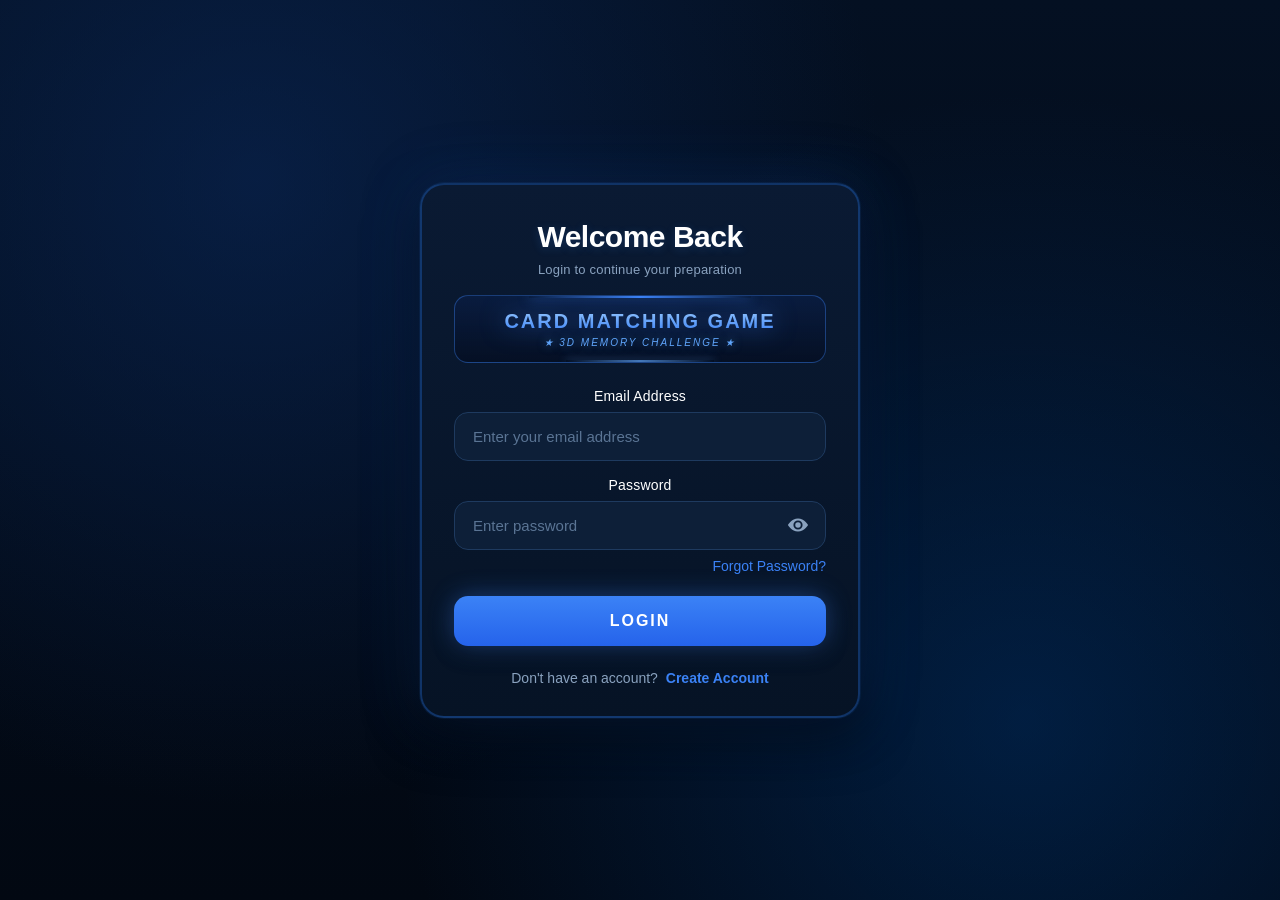
==== commit 368739dd: "remove install screen, fix login redirect" ====
--- a/index.html
+++ b/index.html
@@ -1,4 +1,4 @@
-<!DOCTYPE html>
+\<!DOCTYPE html>
 <html lang="en">
 <head>
     <meta charset="UTF-8">
@@ -17,115 +17,217 @@
     <meta name="application-name" content="CardMatch">
 
     <link rel="stylesheet" href="style.css">
-    <style>
-        /* Download Screen Style */
-        #downloadScreen {
-            position: fixed; inset: 0; z-index: 99999;
-            background: radial-gradient(circle at 50% 40%, #2d1b4e 0%, #0a0514 60%, #050208 100%);
-            display: flex; flex-direction: column; align-items: center; justify-content: center;
-            padding: 30px; text-align: center; color: white;
-        }
-        .dl-icon {
-            width: 130px; height: 130px;
-            background: linear-gradient(135deg, #a855f7, #7e22ce);
-            border-radius: 32px; display: flex; align-items: center; justify-content: center;
-            font-size: 60px; margin-bottom: 25px;
-            box-shadow: 0 10px 30px rgba(168, 85, 247, 0.6);
-            animation: floatIcon 3s ease-in-out infinite;
-        }
-        @keyframes floatIcon { 0%, 100% { transform: translateY(0); } 50% { transform: translateY(-15px); } }
-        .dl-title { font-size: 28px; font-weight: 900; color: #f0f5ff; margin-bottom: 8px; letter-spacing: 1px; }
-        .dl-sub { font-size: 15px; color: #a855f7; margin-bottom: 25px; font-weight: 600; letter-spacing: 1px; }
-        .dl-features {
-            background: rgba(255,255,255,0.05); border: 1px solid rgba(168, 85, 247, 0.3);
-            border-radius: 15px; padding: 20px; width: 100%; max-width: 340px;
-            margin-bottom: 25px; text-align: left;
-        }
-        .dl-feature-item { display: flex; align-items: center; gap: 10px; margin-bottom: 12px; color: #d0dae8; font-size: 14px; }
-        .dl-feature-item:last-child { margin-bottom: 0; }
-        .dl-feature-item span { color: #4ade80; font-size: 18px; }
-        .dl-btn {
-            width: 100%; max-width: 340px; padding: 18px;
-            background: linear-gradient(180deg, #4ade80, #16a34a);
-            border: none; border-radius: 18px; color: white;
-            font-size: 20px; font-weight: 900; letter-spacing: 2px;
-            cursor: pointer; box-shadow: 0 8px 0 #0a1428, 0 12px 25px rgba(74, 222, 128, 0.5);
-            transition: all 0.15s; font-family: inherit; margin-bottom: 15px;
-        }
-        .dl-btn:active { transform: translateY(6px); box-shadow: 0 2px 0 #0a1428; }
-        .dl-skip {
-            color: #8aa2bf; font-size: 14px; text-decoration: underline;
-            cursor: pointer; padding: 10px; transition: color 0.2s;
-        }
-        .dl-skip:hover { color: #f87171; }
-        .dl-note { font-size: 11px; color: #8aa2bf; margin-top: 20px; max-width: 300px; line-height: 1.5; }
-    </style>
+
+    <!-- ✅ Login check: token nahi hai to login page par bhejo -->
+    <script>
+        (function() {
+            try {
+                if (!localStorage.getItem('card_matching_token')) {
+                    window.location.replace('login.html');
+                }
+            } catch (e) {
+                window.location.replace('login.html');
+            }
+        })();
+    </script>
 </head>
 <body>
 
-<div id="downloadScreen">
-    <div class="dl-icon">🎮</div>
-    <h1 class="dl-title">Card Matching Game</h1>
-    <p class="dl-sub">★ 3D MEMORY CHALLENGE ★</p>
-
-    <div class="dl-features">
-        <div class="dl-feature-item"><span>✔</span> Full-screen 3D Gaming</div>
-        <div class="dl-feature-item"><span>✔</span> Play offline anytime</div>
-        <div class="dl-feature-item"><span>✔</span> Beat the timer & level up</div>
-        <div class="dl-feature-item"><span>✔</span> Install as a native app</div>
-    </div>
-
-    <button id="dlInstallBtn" class="dl-btn">⬇ INSTALL GAME</button>
-    <div id="dlSkipBtn" class="dl-skip">Skip & Play in Browser</div>
-
-    <p class="dl-note">Note: This will add the game to your home screen (like an app).</p>
-</div>
-
+<!-- ================= HOME SCREEN ================= -->
+<div id="home" class="screen active">
+
+    <div class="home-top-bar">
+        <button id="btnProfile" class="top-icon-btn" title="Profile">👤</button>
+        <button id="btnSettings" class="top-icon-btn" title="Settings">⚙️</button>
+    </div>
+
+    <h1 class="home-title">CARD MATCHING</h1>
+    <p class="home-sub">★ 3D MEMORY CHALLENGE ★</p>
+
+    <div class="stats-row">
+        <div class="stat-card">
+            <span class="stat-icon">🏆</span>
+            <div class="stat-label">Best Level</div>
+            <div class="stat-value" id="statBestLevel">1</div>
+        </div>
+        <div class="stat-card gold">
+            <span class="stat-icon">⭐</span>
+            <div class="stat-label">Best Score</div>
+            <div class="stat-value" id="statBestScore">0</div>
+        </div>
+        <div class="stat-card cyan">
+            <span class="stat-icon">🎯</span>
+            <div class="stat-label">Matches</div>
+            <div class="stat-value" id="statMatches">0</div>
+        </div>
+    </div>
+
+    <div class="button-grid">
+        <button id="btnPlay" class="btn btn-play">▶ PLAY</button>
+        <button id="btnLevels" class="btn btn-levels">🗺 LEVELS</button>
+        <button id="btnSound" class="btn btn-sound">🔊 SOUND</button>
+        <button id="btnRules" class="btn btn-rules">📖 RULES</button>
+        <button id="btnReset" class="btn btn-reset">🗑 RESET</button>
+        <button id="btnExit" class="btn btn-exit">🚪 EXIT</button>
+    </div>
+</div>
+
+<!-- ================= GAME SCREEN ================= -->
+<div id="game-screen" class="screen">
+
+    <div class="game-top">
+        <button id="btnGameHome" class="mini-btn">🏠 HOME</button>
+        <div class="game-title">LEVEL <span id="levelBadge">1</span></div>
+        <div id="timerDisplay" class="game-timer">⏱️ 00:00</div>
+    </div>
+
+    <div class="hud">
+        <div class="hud-item" id="hud-level">LVL: 1</div>
+        <div class="hud-item" id="hud-flips">FLIPS: 0/12</div>
+        <div class="hud-item" id="hud-score">SCORE: 0</div>
+        <div class="hud-item" id="hud-hints">HINTS: 3/3</div>
+        <div class="hud-item" id="hud-status">READY</div>
+    </div>
+
+    <div id="cardGrid" class="card-grid"></div>
+
+    <div class="game-bottom">
+        <button id="btnHint" class="mini-btn">💡 HINT</button>
+        <button id="btnPause" class="mini-btn">⏸ PAUSE</button>
+        <button id="btnRestart" class="mini-btn orange">🔄 RESTART</button>
+        <button id="btnGameRules" class="mini-btn">📖 RULES</button>
+    </div>
+</div>
+
+<!-- ================= DIALOG (win / fail / rules) ================= -->
+<div id="dialogOverlay" class="dialog-overlay">
+    <div id="dialog" class="dialog">
+        <div id="dialogTitle" class="dialog-title"></div>
+        <div id="dialogSub" class="dialog-sub"></div>
+        <div id="dialogScore" class="dialog-score"></div>
+        <div id="dialogNext" class="dialog-next"></div>
+        <div id="dialogButtons" class="dialog-buttons"></div>
+    </div>
+</div>
+
+<!-- ================= PROFILE MODAL ================= -->
+<div id="profileModal" class="modal-overlay">
+    <div class="modal-box profile-box">
+        <button id="closeProfile" class="modal-close">✕</button>
+        <div class="profile-avatar">👤</div>
+        <div id="profileName" class="profile-name">Player</div>
+        <div class="profile-type-badge">Player Profile</div>
+
+        <div class="profile-info-list">
+            <div class="profile-info-item">
+                <div class="profile-info-icon">🙍</div>
+                <div class="profile-info-content">
+                    <div class="profile-info-label">Name</div>
+                    <div id="profileInfoName" class="profile-info-value">-</div>
+                </div>
+            </div>
+            <div class="profile-info-item">
+                <div class="profile-info-icon">📧</div>
+                <div class="profile-info-content">
+                    <div class="profile-info-label">Email</div>
+                    <div id="profileInfoIdentifier" class="profile-info-value">-</div>
+                </div>
+            </div>
+            <div class="profile-info-item">
+                <div class="profile-info-icon">🔒</div>
+                <div class="profile-info-content">
+                    <div class="profile-info-label">Status</div>
+                    <div id="profileInfoStatus" class="profile-info-value">-</div>
+                </div>
+            </div>
+        </div>
+    </div>
+</div>
+
+<!-- ================= SETTINGS MODAL ================= -->
+<div id="settingsModal" class="modal-overlay">
+    <div class="modal-box">
+        <button id="closeSettings" class="modal-close">✕</button>
+        <div class="modal-title">⚙️ Settings</div>
+
+        <div class="settings-list">
+            <button id="btnHelp" class="settings-item">
+                <span class="settings-item-icon">❓</span>
+                <span class="settings-item-text">
+                    <strong>Help</strong>
+                    <small>How to play the game</small>
+                </span>
+            </button>
+            <button id="btnTerms" class="settings-item">
+                <span class="settings-item-icon">📄</span>
+                <span class="settings-item-text">
+                    <strong>Terms & Conditions</strong>
+                    <small>Rules of using the game</small>
+                </span>
+            </button>
+            <button id="btnLogout" class="settings-item danger">
+                <span class="settings-item-icon">🚪</span>
+                <span class="settings-item-text">
+                    <strong>Logout</strong>
+                    <small>Sign out of your account</small>
+                </span>
+            </button>
+        </div>
+    </div>
+</div>
+
+<!-- ================= HELP MODAL ================= -->
+<div id="helpModal" class="modal-overlay">
+    <div class="modal-box">
+        <button id="closeHelp" class="modal-close">✕</button>
+        <div class="modal-title">❓ Help</div>
+        <div class="info-content">
+            <p><strong>How to play</strong></p>
+            <ul>
+                <li>Tap a card to flip it.</li>
+                <li>Find two cards with the same symbol to make a match.</li>
+                <li>Match all pairs before the timer or flips run out.</li>
+                <li>Use hints to see one matching pair for a moment.</li>
+            </ul>
+            <p><strong>Scoring</strong></p>
+            <ul>
+                <li>+100 points for every correct match.</li>
+                <li>-25 points for every wrong pair.</li>
+            </ul>
+        </div>
+    </div>
+</div>
+
+<!-- ================= TERMS MODAL ================= -->
+<div id="termsModal" class="modal-overlay">
+    <div class="modal-box">
+        <button id="closeTerms" class="modal-close">✕</button>
+        <div class="modal-title">📄 Terms & Conditions</div>
+        <div class="info-content">
+            <p><strong>Using this game</strong></p>
+            <ul>
+                <li>This game is made for fun and entertainment.</li>
+                <li>Please keep your account details safe.</li>
+                <li>Do not misuse or try to cheat the scoring system.</li>
+                <li>Your score and progress are saved to your account.</li>
+            </ul>
+        </div>
+    </div>
+</div>
+
+<script src="api.js"></script>
+<script src="game.js"></script>
 <script src="pwa.js"></script>
+
 <script>
-    document.addEventListener('DOMContentLoaded', function() {
-        var installBtn = document.getElementById('dlInstallBtn');
-        var skipBtn = document.getElementById('dlSkipBtn');
-
-        // Agar user pehle se install kar chuka hai, to direct login pe bhej do
-        if (localStorage.getItem('card_matching_installed') === 'true') {
-            window.location.href = 'login.html';
-        }
-
-        // INSTALL BUTTON
-        installBtn.addEventListener('click', function() {
-            if (window.deferredPrompt) {
-                window.deferredPrompt.prompt();
-                window.deferredPrompt.userChoice.then(function(choice) {
-                    if (choice.outcome === 'accepted') {
-                        localStorage.setItem('card_matching_installed', 'true');
-                        window.location.href = 'login.html';
-                    }
-                    window.deferredPrompt = null;
-                });
-            } else {
-                localStorage.setItem('card_matching_installed', 'true');
-                window.location.href = 'login.html';
-            }
-        });
-
-        // SKIP BUTTON
-        skipBtn.addEventListener('click', function() {
-            localStorage.setItem('card_matching_installed', 'true');
-            window.location.href = 'login.html';
-        });
-    });
-
-    // ✅ APK KE ANDAR SERVICE WORKER UNREGISTER KARO
-    // Isse APK me purana cache nahi chalega aur naya code load hoga
+    // APK me purana service worker cache hatao, taaki naya code load ho
     if ('serviceWorker' in navigator) {
         navigator.serviceWorker.getRegistrations().then(function(registrations) {
-            for (let registration of registrations) {
-                registration.unregister();
-                console.log('Service Worker unregistered');
+            for (var i = 0; i < registrations.length; i++) {
+                registrations[i].unregister();
             }
         });
     }
 </script>
 </body>
-</html>+</html>
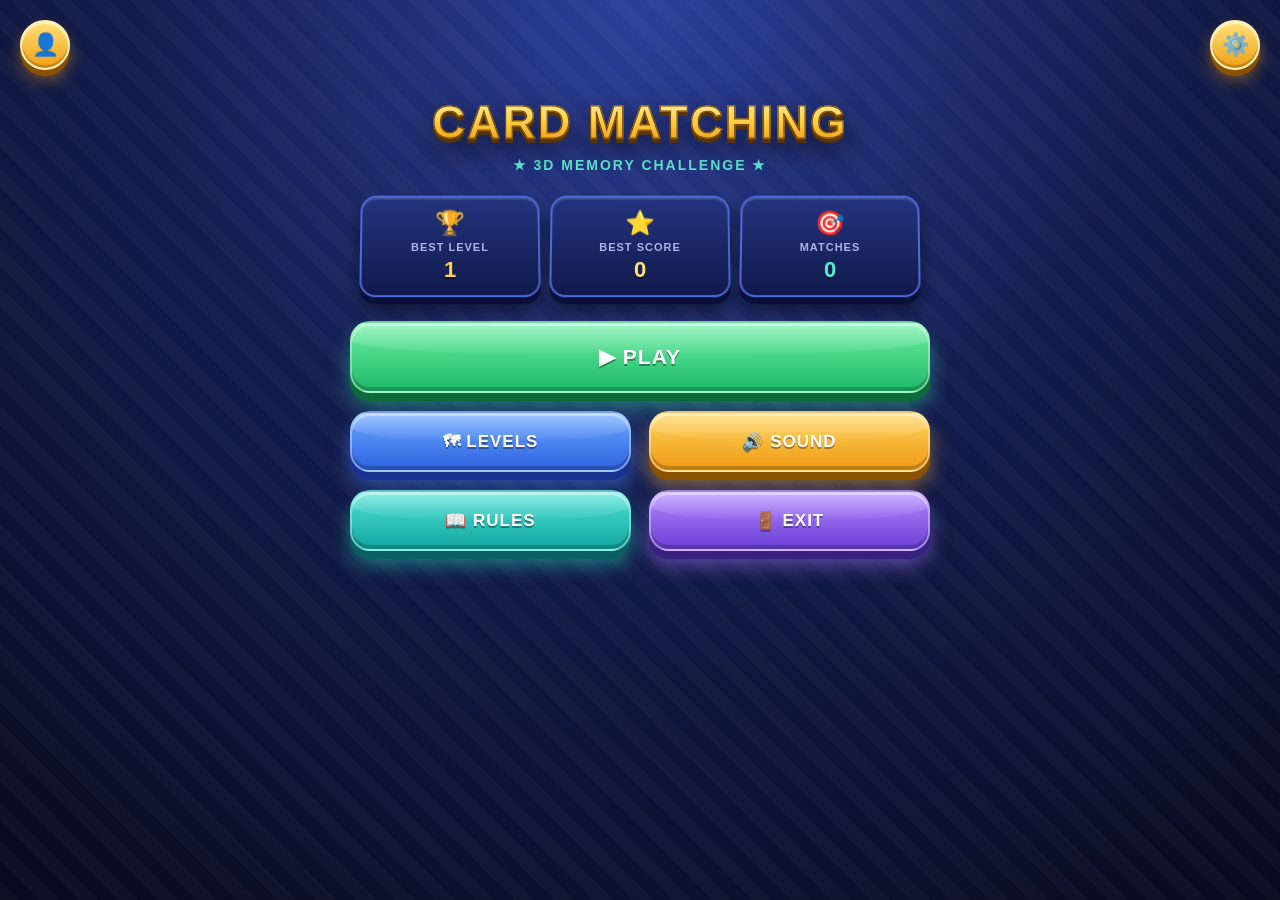
==== commit 84c8c4d8: "fix login loop and add level path." ====
--- a/index.html
+++ b/index.html
@@ -1,9 +1,9 @@
-\<!DOCTYPE html>
+<!DOCTYPE html>
 <html lang="en">
 <head>
     <meta charset="UTF-8">
     <meta name="viewport" content="width=device-width, initial-scale=1.0, viewport-fit=cover">
-    <meta name="theme-color" content="#0a0514">
+    <meta name="theme-color" content="#0b1130">
     <title>Card Matching Game</title>
 
     <!-- PWA -->
@@ -18,18 +18,9 @@
 
     <link rel="stylesheet" href="style.css">
 
-    <!-- ✅ Login check: token nahi hai to login page par bhejo -->
-    <script>
-        (function() {
-            try {
-                if (!localStorage.getItem('card_matching_token')) {
-                    window.location.replace('login.html');
-                }
-            } catch (e) {
-                window.location.replace('login.html');
-            }
-        })();
-    </script>
+
+    <!-- ✅ Login nahi hai to login page par bhejo -->
+    <script src="guard.js" data-mode="require-login"></script>
 </head>
 <body>
 
@@ -67,9 +58,19 @@
         <button id="btnLevels" class="btn btn-levels">🗺 LEVELS</button>
         <button id="btnSound" class="btn btn-sound">🔊 SOUND</button>
         <button id="btnRules" class="btn btn-rules">📖 RULES</button>
-        <button id="btnReset" class="btn btn-reset">🗑 RESET</button>
         <button id="btnExit" class="btn btn-exit">🚪 EXIT</button>
     </div>
+</div>
+
+<!-- ================= LEVELS SCREEN (1 se unlimited) ================= -->
+<div id="levels-screen" class="screen">
+    <div class="levels-top">
+        <button id="btnLevelsBack" class="mini-btn">⬅ HOME</button>
+        <div class="levels-title">🗺 LEVELS</div>
+        <div id="levelsCount" class="levels-count">LVL 1</div>
+    </div>
+    <div id="levelPath" class="level-path"></div>
+    <div id="levelToast" class="level-toast"></div>
 </div>
 
 <!-- ================= GAME SCREEN ================= -->
@@ -217,17 +218,7 @@
 
 <script src="api.js"></script>
 <script src="game.js"></script>
+<script src="levels.js"></script>
 <script src="pwa.js"></script>
-
-<script>
-    // APK me purana service worker cache hatao, taaki naya code load ho
-    if ('serviceWorker' in navigator) {
-        navigator.serviceWorker.getRegistrations().then(function(registrations) {
-            for (var i = 0; i < registrations.length; i++) {
-                registrations[i].unregister();
-            }
-        });
-    }
-</script>
 </body>
-</html>
+</html>
--- a/style.css
+++ b/style.css
@@ -1,135 +1,361 @@
 /* ============================================================
-   CARD MATCHING GAME - 3D Purple & Green Theme
-   ============================================================ */
+   CARD MATCHING GAME - Royal Blue & Gold (Pro Game Theme)
+   ============================================================ */
+:root {
+    --gold1: #fff0a8;
+    --gold2: #ffd24a;
+    --gold3: #e8920b;
+    --navy1: #2c3f9a;
+    --navy2: #121b4a;
+    --navy3: #070b1c;
+    --panel1: #24347f;
+    --panel2: #111a4c;
+    --rim: #4e6bdc;
+    --muted: #a9b8e8;
+}
+
 * { margin: 0; padding: 0; box-sizing: border-box; -webkit-tap-highlight-color: transparent; user-select: none; -webkit-user-select: none; }
-html, body { width: 100%; height: 100%; overflow: hidden; background: #0a0514; font-family: 'Segoe UI', Arial, sans-serif; color: #f0f5ff; touch-action: manipulation; }
+html, body { width: 100%; height: 100%; overflow: hidden; background: var(--navy3); font-family: 'Trebuchet MS', 'Segoe UI', Arial, sans-serif; color: #ffffff; touch-action: manipulation; }
 .screen { position: absolute; inset: 0; display: none; flex-direction: column; overflow: hidden; }
 .screen.active { display: flex; }
 
-/* HOME SCREEN */
-#home { padding: 15px; overflow-y: auto; padding-bottom: 30px; background: radial-gradient(circle at 50% 40%, #2d1b4e 0%, #0a0514 60%, #050208 100%); }
+/* ============================================================
+   HOME SCREEN
+   ============================================================ */
+#home {
+    padding: 15px; overflow-y: auto; padding-bottom: 30px;
+    background:
+        repeating-linear-gradient(45deg, rgba(255,255,255,.025) 0 14px, transparent 14px 28px),
+        radial-gradient(circle at 50% 0%, #2c3f9a 0%, #121b4a 48%, #070b1c 100%);
+}
 .home-top-bar { display: flex; justify-content: space-between; align-items: center; padding: 5px 5px 15px 5px; position: relative; z-index: 5; }
-.top-icon-btn { width: 48px; height: 48px; border-radius: 50%; background: linear-gradient(180deg, #a855f7 0%, #7e22ce 100%); border: 2px solid #c084fc; color: white; font-size: 22px; cursor: pointer; display: flex; align-items: center; justify-content: center; box-shadow: 0 4px 0 #2d1b4e, 0 6px 15px rgba(168, 85, 247, 0.4); transition: all 0.15s ease; font-family: inherit; padding: 0; }
-.top-icon-btn:hover { transform: translateY(-2px); box-shadow: 0 6px 0 #2d1b4e, 0 8px 20px rgba(168, 85, 247, 0.6); }
-.top-icon-btn:active { transform: translateY(2px); box-shadow: 0 2px 0 #2d1b4e, 0 3px 8px rgba(168, 85, 247, 0.4); }
-
-/* PWA INSTALL BUTTON */
-.pwa-install-btn { background: linear-gradient(180deg, #4ade80, #16a34a) !important; border: 2px solid #86efac !important; color: #ffffff !important; font-weight: 900; animation: pwaGlow 2s ease-in-out infinite; }
-@keyframes pwaGlow { 0%, 100% { box-shadow: 0 4px 0 #0a1428, 0 6px 15px rgba(74, 222, 128, 0.5); } 50% { box-shadow: 0 4px 0 #0a1428, 0 6px 25px rgba(74, 222, 128, 0.9), 0 0 30px rgba(74, 222, 128, 0.6); } }
-
-.home-title { font-size: clamp(28px, 6.5vw, 44px); font-weight: 900; background: linear-gradient(180deg, #e9d5ff, #a855f7, #4ade80); -webkit-background-clip: text; background-clip: text; -webkit-text-fill-color: transparent; text-align: center; letter-spacing: 2px; margin-top: 10px; filter: drop-shadow(0 0 15px rgba(168, 85, 247, 0.6)); }
-.home-sub { text-align: center; font-size: clamp(11px, 2.5vw, 14px); color: #4ade80; font-style: italic; margin-top: 3px; margin-bottom: 20px; letter-spacing: 1px; }
-
-.stats-row { display: flex; gap: 10px; justify-content: center; flex-wrap: wrap; margin-bottom: 20px; }
-.stat-card { flex: 1 1 100px; min-width: 100px; max-width: 180px; background: linear-gradient(180deg, #2d1b4e 0%, #1a0d2e 100%); border: 2px solid #a855f7; border-radius: 15px; padding: 12px 8px; text-align: center; box-shadow: 0 6px 0 #1a0d2e, 0 8px 15px rgba(0,0,0,0.5); transform: translateY(0); transition: all 0.2s; }
-.stat-card:hover { transform: translateY(-4px); box-shadow: 0 10px 0 #1a0d2e, 0 12px 20px rgba(0,0,0,0.6); }
+
+.top-icon-btn {
+    width: 50px; height: 50px; border-radius: 50%; padding: 0; cursor: pointer; font-family: inherit; font-size: 22px;
+    display: flex; align-items: center; justify-content: center; color: #fff;
+    background: linear-gradient(180deg, #ffe27a 0%, #f0a014 100%);
+    border: 2px solid #fff3b8;
+    box-shadow: 0 6px 0 #8a5200, 0 10px 16px rgba(240,160,20,.45),
+                inset 0 2px 0 rgba(255,255,255,.55), inset 0 -3px 0 rgba(0,0,0,.18);
+    transition: transform .1s ease, box-shadow .1s ease;
+}
+.top-icon-btn:hover { transform: translateY(-2px); }
+.top-icon-btn:active { transform: translateY(5px); box-shadow: 0 1px 0 #8a5200, 0 2px 6px rgba(240,160,20,.4), inset 0 2px 0 rgba(255,255,255,.35); }
+
+.home-title {
+    font-size: clamp(30px, 7vw, 46px); font-weight: 900; text-align: center; letter-spacing: 2px; margin-top: 10px;
+    background: linear-gradient(180deg, #fff6c2 0%, #ffd24a 45%, #e8920b 100%);
+    -webkit-background-clip: text; background-clip: text; -webkit-text-fill-color: transparent;
+    -webkit-text-stroke: 1.2px #7a4a00;
+    filter: drop-shadow(0 4px 0 #5a3500) drop-shadow(0 10px 14px rgba(0,0,0,.55));
+}
+.home-sub { text-align: center; font-size: clamp(11px, 2.6vw, 14px); color: #5eead4; font-weight: 700; margin-top: 8px; margin-bottom: 22px; letter-spacing: 2px; }
+
+.stats-row { display: flex; gap: 10px; justify-content: center; flex-wrap: wrap; margin-bottom: 24px; }
+.stat-card {
+    flex: 1 1 100px; min-width: 100px; max-width: 180px; text-align: center; padding: 12px 8px;
+    background: linear-gradient(180deg, var(--panel1) 0%, var(--panel2) 100%);
+    border: 2px solid var(--rim); border-radius: 16px;
+    box-shadow: 0 7px 0 #0a1038, 0 12px 18px rgba(0,0,0,.5), inset 0 2px 0 rgba(255,255,255,.14);
+    transform: perspective(600px) rotateX(6deg); transition: transform .2s ease;
+}
+.stat-card:hover { transform: perspective(600px) rotateX(0deg) translateY(-4px); }
 .stat-icon { font-size: clamp(20px, 4vw, 24px); display: block; }
-.stat-label { font-size: clamp(9px, 2vw, 11px); color: #b4c8e6; letter-spacing: 1px; margin: 4px 0; text-transform: uppercase; }
-.stat-value { font-size: clamp(16px, 3.5vw, 20px); font-weight: 900; color: #a855f7; }
-.stat-card.gold .stat-value { color: #facc15; }
-.stat-card.cyan .stat-value { color: #4ade80; }
-
-/* 3D BUTTONS */
-.button-grid { display: grid; grid-template-columns: repeat(2, 1fr); gap: 15px; max-width: 600px; margin: 0 auto; width: 100%; padding: 0 10px; }
-.btn { padding: 18px 12px; border-radius: 18px; font-size: clamp(13px, 2.5vw, 16px); font-weight: 900; color: white; border: none; cursor: pointer; letter-spacing: 1px; text-transform: uppercase; position: relative; font-family: inherit; transition: all 0.1s; transform: translateY(0); }
-.btn:active { transform: translateY(6px); }
-.btn-play { background: linear-gradient(180deg, #ff7eb3, #ff758c); box-shadow: 0 6px 0 #7a2e4d, 0 10px 15px rgba(255, 117, 140, 0.4); }
-.btn-play:active { box-shadow: 0 2px 0 #7a2e4d; }
-.btn-levels { background: linear-gradient(180deg, #a855f7, #7e22ce); box-shadow: 0 6px 0 #3a1d6e, 0 10px 15px rgba(168, 85, 247, 0.4); }
-.btn-levels:active { box-shadow: 0 2px 0 #3a1d6e; }
-.btn-sound { background: linear-gradient(180deg, #facc15, #ca8a04); box-shadow: 0 6px 0 #4d3a00, 0 10px 15px rgba(250, 204, 21, 0.4); }
-.btn-sound:active { box-shadow: 0 2px 0 #4d3a00; }
-.btn-rules { background: linear-gradient(180deg, #38bdf8, #0284c7); box-shadow: 0 6px 0 #014f78, 0 10px 15px rgba(56, 189, 248, 0.4); }
-.btn-rules:active { box-shadow: 0 2px 0 #014f78; }
-.btn-reset { background: linear-gradient(180deg, #f87171, #dc2626); box-shadow: 0 6px 0 #6b1111, 0 10px 15px rgba(248, 113, 113, 0.4); }
-.btn-reset:active { box-shadow: 0 2px 0 #6b1111; }
-.btn-exit { background: linear-gradient(180deg, #2dd4bf, #0d9488); box-shadow: 0 6px 0 #044e45, 0 10px 15px rgba(45, 212, 191, 0.4); }
-.btn-exit:active { box-shadow: 0 2px 0 #044e45; }
-
-/* GAME SCREEN */
-#game-screen { padding: 8px; background: radial-gradient(circle at 50% 50%, #1a0d2e 0%, #050208 100%); }
+.stat-label { font-size: clamp(9px, 2vw, 11px); color: var(--muted); letter-spacing: 1px; margin: 4px 0; text-transform: uppercase; font-weight: 700; }
+.stat-value { font-size: clamp(18px, 3.8vw, 22px); font-weight: 900; color: var(--gold2); text-shadow: 0 2px 0 rgba(0,0,0,.4); }
+.stat-card.gold .stat-value { color: #ffe27a; }
+.stat-card.cyan .stat-value { color: #5eead4; }
+
+/* ============================================================
+   3D BUTTONS (home)
+   ============================================================ */
+.button-grid { display: grid; grid-template-columns: repeat(2, 1fr); gap: 18px; max-width: 600px; margin: 0 auto; width: 100%; padding: 0 10px; }
+.btn {
+    --top: #6aa8ff; --bot: #2f62e0; --edge: #17338f; --glow: rgba(79,140,255,.45);
+    position: relative; overflow: hidden; padding: 18px 12px; border-radius: 20px;
+    border: 2px solid rgba(255,255,255,.35);
+    font-family: inherit; font-size: clamp(14px, 2.8vw, 17px); font-weight: 900; letter-spacing: 1px; text-transform: uppercase;
+    color: #fff; cursor: pointer; text-shadow: 0 2px 0 rgba(0,0,0,.35);
+    background: linear-gradient(180deg, var(--top), var(--bot));
+    box-shadow: 0 8px 0 var(--edge), 0 14px 20px var(--glow),
+                inset 0 3px 0 rgba(255,255,255,.4), inset 0 -4px 0 rgba(0,0,0,.2);
+    transition: transform .1s ease, box-shadow .1s ease;
+}
+.btn::before {
+    content: ''; position: absolute; left: 0; right: 0; top: 0; height: 50%; pointer-events: none;
+    background: linear-gradient(180deg, rgba(255,255,255,.36), rgba(255,255,255,0));
+    border-radius: 18px 18px 60% 60% / 18px 18px 20px 20px;
+}
+.btn:hover { transform: translateY(-2px); }
+.btn:active {
+    transform: translateY(6px);
+    box-shadow: 0 2px 0 var(--edge), 0 4px 8px var(--glow), inset 0 3px 0 rgba(255,255,255,.3), inset 0 -2px 0 rgba(0,0,0,.2);
+}
+.btn-play   { --top: #6df0a6; --bot: #1fb868; --edge: #0d6b3a; --glow: rgba(52,211,153,.5); }
+.btn-levels { --top: #6aa8ff; --bot: #2f62e0; --edge: #17338f; --glow: rgba(79,140,255,.5); }
+.btn-sound  { --top: #ffd45c; --bot: #f09a14; --edge: #8a5200; --glow: rgba(250,176,40,.5); }
+.btn-rules  { --top: #4fe3d6; --bot: #13a5a0; --edge: #0a5f61; --glow: rgba(45,212,191,.5); }
+.btn-reset  { --top: #ff7a7a; --bot: #dc3030; --edge: #7d1414; --glow: rgba(248,113,113,.5); }
+.btn-exit   { --top: #b389ff; --bot: #6a3fd6; --edge: #38207f; --glow: rgba(168,120,255,.5); }
+/* Reset hata diya: PLAY badi pattee me poori chaudai par, baaki 4 button 2x2 */
+.button-grid .btn-play { grid-column: 1 / -1; padding: 22px 12px; font-size: clamp(17px, 3.6vw, 21px); }
+
+/* ============================================================
+   MINI BUTTONS (game screen + dialogs)
+   ============================================================ */
+.mini-btn {
+    --top: #6aa8ff; --bot: #2f62e0; --edge: #17338f;
+    padding: 10px 14px; border-radius: 12px; font-size: clamp(10px, 2vw, 12px); font-weight: 900; color: #fff; cursor: pointer;
+    font-family: inherit; white-space: nowrap; letter-spacing: .5px;
+    border: 2px solid rgba(255,255,255,.3); text-shadow: 0 1px 0 rgba(0,0,0,.35);
+    background: linear-gradient(180deg, var(--top), var(--bot));
+    box-shadow: 0 5px 0 var(--edge), 0 9px 12px rgba(0,0,0,.4), inset 0 2px 0 rgba(255,255,255,.38), inset 0 -3px 0 rgba(0,0,0,.2);
+    transition: transform .1s ease, box-shadow .1s ease;
+}
+.mini-btn:active {
+    transform: translateY(4px);
+    box-shadow: 0 1px 0 var(--edge), 0 2px 5px rgba(0,0,0,.4), inset 0 2px 0 rgba(255,255,255,.25), inset 0 -2px 0 rgba(0,0,0,.2);
+}
+.mini-btn.orange, .mini-btn.btn-retry { --top: #ffb347; --bot: #ee6a12; --edge: #8a3a06; }
+.mini-btn.btn-next { --top: #6df0a6; --bot: #1fb868; --edge: #0d6b3a; }
+.mini-btn.btn-home { --top: #6aa8ff; --bot: #2f62e0; --edge: #17338f; }
+
+/* ============================================================
+   GAME SCREEN
+   ============================================================ */
+#game-screen {
+    padding: 8px;
+    background:
+        repeating-linear-gradient(45deg, rgba(255,255,255,.02) 0 14px, transparent 14px 28px),
+        radial-gradient(circle at 50% 20%, #1c2a6e 0%, #0b1130 70%, #05081a 100%);
+}
 .game-top { display: flex; align-items: center; gap: 6px; margin-bottom: 8px; flex-shrink: 0; }
-.game-title { flex: 1; text-align: center; font-size: clamp(14px, 3vw, 20px); font-weight: 900; color: #a855f7; letter-spacing: 1px; padding: 10px; background: rgba(10, 5, 20, 0.8); border: 2px solid #a855f7; border-radius: 12px; box-shadow: 0 0 15px rgba(168, 85, 247, 0.4); }
-.game-timer { font-size: clamp(14px, 3vw, 18px); font-weight: 900; color: #4ade80; padding: 10px 14px; background: rgba(10, 5, 20, 0.9); border: 2px solid #4ade80; border-radius: 12px; letter-spacing: 1px; font-family: monospace; box-shadow: 0 0 15px rgba(74, 222, 128, 0.4); transition: all 0.3s; }
-.game-timer.warning { color: #f87171; border-color: #f87171; box-shadow: 0 0 20px rgba(248, 113, 113, 0.6); animation: pulse 0.8s infinite; }
-@keyframes pulse { 0%, 100% { transform: scale(1); } 50% { transform: scale(1.05); } }
-
-.mini-btn { padding: 10px 14px; border-radius: 10px; font-size: clamp(10px, 2vw, 12px); font-weight: bold; color: white; border: none; cursor: pointer; background: linear-gradient(180deg, #a855f7, #7e22ce); box-shadow: 0 4px 0 #3a1d6e, 0 6px 10px rgba(0,0,0,0.3); transition: all 0.1s; font-family: inherit; white-space: nowrap; }
-.mini-btn:active { transform: translateY(3px); box-shadow: 0 1px 0 #3a1d6e; }
-.mini-btn.orange { background: linear-gradient(180deg, #fb923c, #ea580c); box-shadow: 0 4px 0 #7c2d12; }
-.mini-btn.orange:active { box-shadow: 0 1px 0 #7c2d12; }
+.game-title {
+    flex: 1; text-align: center; font-size: clamp(14px, 3vw, 20px); font-weight: 900; letter-spacing: 1px; padding: 10px;
+    color: var(--gold2); text-shadow: 0 2px 0 rgba(0,0,0,.5);
+    background: linear-gradient(180deg, #1c2a6e, #0e1642); border: 2px solid var(--gold2); border-radius: 12px;
+    box-shadow: 0 4px 0 #8a5200, 0 0 14px rgba(255,210,74,.3);
+}
+.game-timer {
+    font-size: clamp(14px, 3vw, 18px); font-weight: 900; color: #5eead4; padding: 10px 14px; letter-spacing: 1px; font-family: monospace;
+    background: #0b1130; border: 2px solid #5eead4; border-radius: 12px; box-shadow: 0 4px 0 #0a5f61, 0 0 14px rgba(94,234,212,.3);
+    transition: all .3s;
+}
+.game-timer.warning { color: #ff6b6b; border-color: #ff6b6b; box-shadow: 0 4px 0 #7d1414, 0 0 18px rgba(255,107,107,.6); animation: pulse .8s infinite; }
+@keyframes pulse { 0%, 100% { transform: scale(1); } 50% { transform: scale(1.06); } }
 
 .hud { display: grid; grid-template-columns: repeat(5, 1fr); gap: 4px; margin-bottom: 8px; flex-shrink: 0; }
-.hud-item { background: rgba(10, 5, 20, 0.9); border: 1.5px solid #a855f7; border-radius: 8px; padding: 6px 3px; text-align: center; font-size: clamp(8px, 1.5vw, 11px); color: #4ade80; font-weight: bold; white-space: nowrap; overflow: hidden; text-overflow: ellipsis; box-shadow: 0 0 8px rgba(168, 85, 247, 0.3); }
-#hud-status { color: #f0f5ff; }
-#hud-score { color: #c084fc; }
-#hud-hints { color: #ff64b4; }
-
-/* 3D CARDS */
-.card-grid { flex: 1; display: grid; gap: 16px; padding: 24px; background: radial-gradient(circle at center, #2d1b4e 0%, #050208 100%); border-radius: 15px; overflow: auto; align-content: center; justify-content: center; min-height: 0; perspective: 1200px; }
-.card { border-radius: 16px; cursor: pointer; perspective: 1000px; position: relative; transition: transform 0.15s ease; width: 100%; aspect-ratio: 1 / 1; min-width: 90px; min-height: 90px; max-width: 200px; max-height: 200px; }
+.hud-item {
+    background: rgba(8,14,40,.9); border: 1.5px solid var(--rim); border-radius: 8px; padding: 6px 3px; text-align: center;
+    font-size: clamp(8px, 1.6vw, 11px); color: var(--gold2); font-weight: 800; white-space: nowrap; overflow: hidden; text-overflow: ellipsis;
+    box-shadow: 0 3px 0 #0a1038;
+}
+#hud-status { color: #ffffff; }
+#hud-score { color: #5eead4; }
+#hud-hints { color: #ff9ec4; }
+
+/* ============================================================
+   CARDS  (gap theek kiya + fast flip)
+   ============================================================ */
+.card-grid {
+    flex: 1; min-height: 0; display: grid; align-content: center; justify-content: center; overflow: auto;
+    width: 100%;
+    gap: clamp(8px, 2.6vw, 16px);          /* ✅ har card ke beech gap */
+    padding: clamp(10px, 3vw, 20px);
+    border-radius: 18px; perspective: 1200px;
+    background:
+        radial-gradient(circle at 50% 40%, #1f9a72 0%, #137257 55%, #0a463a 100%);
+    border: 4px solid #c58a1a;
+    box-shadow: inset 0 0 30px rgba(0,0,0,.55), inset 0 0 0 2px rgba(255,226,122,.35), 0 6px 0 #6b4306, 0 12px 20px rgba(0,0,0,.5);
+}
+.card {
+    position: relative; width: 100%; aspect-ratio: 1 / 1; max-width: 130px;
+    min-width: 0; min-height: 0;            /* ✅ pehle 90px tha, isi se cards ek-dusre par chadhte the */
+    justify-self: center; cursor: pointer; border-radius: 14px; perspective: 1000px;
+    transition: transform .1s ease;
+}
 .card:active { transform: scale(0.94); }
-.card-inner { position: relative; width: 100%; height: 100%; transition: transform 0.6s cubic-bezier(0.4, 0.0, 0.2, 1); transform-style: preserve-3d; }
+.card-inner {
+    position: relative; width: 100%; height: 100%; transform-style: preserve-3d;
+    transition: transform .16s ease-out;    /* ✅ fast flip (pehle 0.6s) */
+}
 .card.flipped .card-inner { transform: rotateY(180deg); }
-.card-front, .card-back { position: absolute; inset: 0; border-radius: 16px; backface-visibility: hidden; -webkit-backface-visibility: hidden; display: flex; align-items: center; justify-content: center; font-size: clamp(38px, 5vw, 72px); border: 3.5px solid #a855f7; font-weight: 900; box-shadow: 0 10px 20px rgba(0,0,0,0.6), 0 0 20px rgba(168, 85, 247, 0.4), inset 0 -4px 8px rgba(0,0,0,0.3); }
-.card-front { background: linear-gradient(135deg, #4c1d95 0%, #2d1b4e 100%); color: #c084fc; text-shadow: 0 0 10px rgba(192, 132, 252, 0.8); }
-.card-back { background: linear-gradient(135deg, #7e22ce 0%, #4c1d95 100%); transform: rotateY(180deg); color: #facc15; text-shadow: 0 0 15px rgba(250, 204, 21, 0.8); }
-.card.matched .card-back { background: linear-gradient(135deg, #166534 0%, #052e16 100%); border-color: #4ade80; animation: matchPulse 0.6s ease; box-shadow: 0 10px 20px rgba(0,0,0,0.6), 0 0 30px rgba(74, 222, 128, 0.8); }
+
+.card-front, .card-back {
+    position: absolute; inset: 0; border-radius: 14px; display: flex; align-items: center; justify-content: center;
+    backface-visibility: hidden; -webkit-backface-visibility: hidden; font-weight: 900;
+    font-size: clamp(20px, 8.5vw, 54px);
+}
+/* Ulta (face-down) side: royal blue + gold */
+.card-front {
+    color: #ffd24a; text-shadow: 0 2px 0 rgba(0,0,0,.5);
+    border: 2.5px solid #f7c948;
+    background:
+        repeating-linear-gradient(45deg, rgba(255,255,255,.07) 0 6px, transparent 6px 12px),
+        radial-gradient(circle at 30% 25%, #4a6cf0 0%, #2442b8 55%, #172a80 100%);
+    box-shadow: 0 5px 0 #0c1a5c, 0 8px 12px rgba(0,0,0,.45), inset 0 0 0 3px rgba(255,255,255,.12);
+}
+/* Seedha (face-up) side: cream card, gehre rang ka symbol */
+.card-back {
+    transform: rotateY(180deg);
+    border: 2.5px solid #d9b45a;
+    background: linear-gradient(180deg, #ffffff 0%, #f1ead6 100%);
+    box-shadow: 0 5px 0 #a8842d, 0 8px 12px rgba(0,0,0,.4), inset 0 -3px 6px rgba(0,0,0,.08);
+}
 .card.matched { cursor: default; }
-.card.hinted .card-front, .card.hinted .card-back { border-color: #4ade80; box-shadow: 0 0 30px rgba(74, 222, 128, 0.9); }
-@keyframes matchPulse { 0% { transform: scale(1); } 50% { transform: scale(1.15) rotate(3deg); } 100% { transform: scale(1); } }
-.card.wrong { animation: shake 0.4s ease; }
-@keyframes shake { 0%, 100% { transform: translateX(0); } 20% { transform: translateX(-10px); } 40% { transform: translateX(10px); } 60% { transform: translateX(-8px); } 80% { transform: translateX(8px); } }
-
-.game-bottom { display: flex; gap: 6px; justify-content: center; margin-top: 8px; flex-wrap: wrap; flex-shrink: 0; }
+.card.matched .card-back {
+    background: linear-gradient(180deg, #f0fff6 0%, #b9f1d0 100%);
+    border-color: #22c55e;
+    box-shadow: 0 5px 0 #15803d, 0 0 22px rgba(74,222,128,.9);
+}
+.card.matched .card-inner { animation: matchPulse .45s ease; }
+.card.hinted .card-front, .card.hinted .card-back { border-color: #ffd24a; box-shadow: 0 0 26px rgba(255,210,74,.95); }
+/* rotateY(180deg) rakhna zaroori hai, warna match ke time card ka chehra ghayab ho jata hai */
+@keyframes matchPulse {
+    0%   { transform: rotateY(180deg) scale(1); }
+    50%  { transform: rotateY(180deg) scale(1.14); }
+    100% { transform: rotateY(180deg) scale(1); }
+}
+.card.wrong { animation: shake .35s ease; }
+.card.wrong .card-back { border-color: #ef4444; box-shadow: 0 5px 0 #991b1b, 0 0 18px rgba(239,68,68,.8); }
+@keyframes shake { 0%, 100% { transform: translateX(0); } 20% { transform: translateX(-7px); } 40% { transform: translateX(7px); } 60% { transform: translateX(-5px); } 80% { transform: translateX(5px); } }
+
+.game-bottom { display: flex; gap: 6px; justify-content: center; margin-top: 12px; margin-bottom: 4px; flex-wrap: wrap; flex-shrink: 0; }
 .game-bottom .mini-btn { flex: 1; max-width: 160px; padding: 12px 8px; font-size: clamp(11px, 2vw, 14px); }
 
-/* DIALOGS & MODALS */
-.dialog-overlay { position: fixed; inset: 0; background: rgba(0, 0, 0, 0.9); display: none; align-items: center; justify-content: center; z-index: 200; padding: 15px; }
+/* ============================================================
+   DIALOGS & MODALS
+   ============================================================ */
+.dialog-overlay { position: fixed; inset: 0; background: rgba(3,6,20,.88); display: none; align-items: center; justify-content: center; z-index: 200; padding: 15px; }
 .dialog-overlay.active { display: flex; }
-.dialog { width: 100%; max-width: 450px; background: linear-gradient(180deg, #2d1b4e 0%, #0a0514 100%); border: 3px solid #a855f7; border-radius: 24px; padding: 25px 20px; text-align: center; box-shadow: 0 0 40px rgba(168, 85, 247, 0.5); }
-.dialog.success { border-color: #4ade80; }
-.dialog.fail { border-color: #f87171; }
-.dialog-title { font-size: clamp(20px, 5vw, 28px); font-weight: 900; margin-bottom: 10px; letter-spacing: 2px; color: #a855f7; }
-.dialog.success .dialog-title { color: #4ade80; }
-.dialog.fail .dialog-title { color: #f87171; }
-.dialog-sub { font-size: clamp(13px, 3vw, 16px); color: #f0f5ff; margin: 8px 0; white-space: pre-line; }
-.dialog-score { font-size: clamp(12px, 2.5vw, 14px); color: #4ade80; margin: 12px 0; white-space: pre-line; }
-.dialog-next { font-size: clamp(14px, 3.5vw, 18px); color: #a855f7; font-weight: bold; margin: 15px 0; }
-.dialog-buttons { display: flex; gap: 8px; justify-content: center; flex-wrap: wrap; margin-top: 20px; }
+.dialog {
+    width: 100%; max-width: 450px; padding: 25px 20px; text-align: center; border-radius: 24px;
+    background: linear-gradient(180deg, #24347f 0%, #0c1238 100%); border: 3px solid var(--gold2);
+    box-shadow: 0 8px 0 #8a5200, 0 0 40px rgba(255,210,74,.35);
+}
+.dialog.success { border-color: var(--gold2); }
+.dialog.fail { border-color: #ff6b6b; box-shadow: 0 8px 0 #7d1414, 0 0 40px rgba(255,107,107,.35); }
+.dialog-title { font-size: clamp(20px, 5vw, 28px); font-weight: 900; margin-bottom: 10px; letter-spacing: 2px; color: var(--gold2); text-shadow: 0 2px 0 rgba(0,0,0,.5); }
+.dialog.success .dialog-title { color: var(--gold2); }
+.dialog.fail .dialog-title { color: #ff6b6b; }
+.dialog-sub { font-size: clamp(13px, 3vw, 16px); color: #ffffff; margin: 8px 0; white-space: pre-line; }
+.dialog-score { font-size: clamp(12px, 2.5vw, 14px); color: #5eead4; margin: 12px 0; white-space: pre-line; line-height: 1.6; }
+.dialog-next { font-size: clamp(14px, 3.5vw, 18px); color: var(--gold2); font-weight: bold; margin: 15px 0; }
+.dialog-buttons { display: flex; gap: 10px; justify-content: center; flex-wrap: wrap; margin-top: 20px; }
 .dialog-buttons .mini-btn { flex: 1; min-width: 90px; max-width: 130px; padding: 12px 8px; font-size: clamp(11px, 2.2vw, 13px); }
 
-.modal-overlay { position: fixed; inset: 0; background: rgba(0, 0, 0, 0.9); backdrop-filter: blur(6px); display: none; align-items: center; justify-content: center; z-index: 1000; padding: 20px; animation: fadeInModal 0.3s ease; }
+.modal-overlay { position: fixed; inset: 0; background: rgba(3,6,20,.9); backdrop-filter: blur(6px); display: none; align-items: center; justify-content: center; z-index: 1000; padding: 20px; animation: fadeInModal .3s ease; }
 .modal-overlay.active { display: flex; }
 @keyframes fadeInModal { from { opacity: 0; } to { opacity: 1; } }
-.modal-box { position: relative; width: 100%; max-width: 450px; background: linear-gradient(180deg, #2d1b4e 0%, #0a0514 100%); border: 2px solid #a855f7; border-radius: 24px; padding: 30px 25px; box-shadow: 0 0 60px rgba(168, 85, 247, 0.4), 0 20px 50px rgba(0, 0, 0, 0.8); animation: modalIn 0.4s cubic-bezier(0.4, 0, 0.2, 1); max-height: 85vh; overflow-y: auto; }
-@keyframes modalIn { from { opacity: 0; transform: scale(0.9) translateY(20px); } to { opacity: 1; transform: scale(1) translateY(0); } }
-.modal-close { position: absolute; top: 15px; right: 15px; width: 36px; height: 36px; border-radius: 50%; background: rgba(248, 113, 113, 0.15); border: 1px solid rgba(248, 113, 113, 0.4); color: #f87171; font-size: 16px; cursor: pointer; display: flex; align-items: center; justify-content: center; font-family: inherit; transition: all 0.2s ease; }
-.modal-close:hover { background: rgba(248, 113, 113, 0.3); transform: rotate(90deg); }
+.modal-box {
+    position: relative; width: 100%; max-width: 450px; max-height: 85vh; overflow-y: auto; padding: 30px 25px; border-radius: 24px;
+    background: linear-gradient(180deg, #24347f 0%, #0c1238 100%); border: 2px solid var(--rim);
+    box-shadow: 0 6px 0 #0a1038, 0 0 50px rgba(78,107,220,.4), 0 20px 50px rgba(0,0,0,.8);
+    animation: modalIn .35s cubic-bezier(.4, 0, .2, 1);
+}
+@keyframes modalIn { from { opacity: 0; transform: scale(.9) translateY(20px); } to { opacity: 1; transform: scale(1) translateY(0); } }
+.modal-close {
+    position: absolute; top: 15px; right: 15px; width: 36px; height: 36px; border-radius: 50%; cursor: pointer; font-family: inherit; font-size: 16px; color: #fff;
+    display: flex; align-items: center; justify-content: center;
+    background: linear-gradient(180deg, #ff7a7a, #dc3030); border: 2px solid rgba(255,255,255,.4);
+    box-shadow: 0 3px 0 #7d1414; transition: transform .1s ease;
+}
+.modal-close:active { transform: translateY(3px); box-shadow: 0 0 0 #7d1414; }
+
 .profile-box { text-align: center; }
-.profile-avatar { width: 90px; height: 90px; border-radius: 50%; background: linear-gradient(180deg, #a855f7 0%, #7e22ce 100%); border: 3px solid #c084fc; display: flex; align-items: center; justify-content: center; font-size: 45px; margin: 0 auto 15px; box-shadow: 0 0 30px rgba(168, 85, 247, 0.6), 0 6px 0 #1a0d2e; }
-.profile-name { text-align: center; font-size: 24px; font-weight: 900; color: #ffffff; margin-bottom: 8px; letter-spacing: 1px; }
-.profile-type-badge { text-align: center; font-size: 12px; color: #a855f7; background: rgba(168, 85, 247, 0.15); border: 1px solid rgba(168, 85, 247, 0.4); border-radius: 20px; padding: 6px 16px; display: inline-block; margin: 0 auto 22px; letter-spacing: 1px; font-weight: 600; text-transform: uppercase; }
-.profile-info-list { display: flex; flex-direction: column; gap: 10px; text-align: left; }
-.profile-info-item { display: flex; align-items: center; gap: 14px; padding: 14px 16px; background: rgba(10, 5, 20, 0.8); border: 1.5px solid rgba(168, 85, 247, 0.25); border-radius: 14px; transition: all 0.2s ease; }
-.profile-info-item:hover { border-color: #a855f7; background: rgba(168, 85, 247, 0.1); transform: translateX(4px); }
-.profile-info-icon { font-size: 22px; width: 36px; height: 36px; display: flex; align-items: center; justify-content: center; background: linear-gradient(180deg, #4c1d95 0%, #1a0d2e 100%); border: 1.5px solid rgba(168, 85, 247, 0.4); border-radius: 10px; flex-shrink: 0; }
+.profile-avatar {
+    width: 90px; height: 90px; border-radius: 50%; display: flex; align-items: center; justify-content: center; font-size: 45px; margin: 0 auto 15px;
+    background: linear-gradient(180deg, #ffe27a 0%, #f0a014 100%); border: 3px solid #fff3b8;
+    box-shadow: 0 6px 0 #8a5200, 0 0 26px rgba(255,210,74,.5);
+}
+.profile-name { font-size: 24px; font-weight: 900; color: #ffffff; margin-bottom: 8px; letter-spacing: 1px; }
+.profile-type-badge {
+    display: inline-block; font-size: 12px; color: var(--gold2); font-weight: 700; letter-spacing: 1px; text-transform: uppercase;
+    background: rgba(255,210,74,.12); border: 1px solid rgba(255,210,74,.45); border-radius: 20px; padding: 6px 16px; margin: 0 auto 22px;
+}
+.profile-info-list { display: flex; flex-direction: column; gap: 12px; text-align: left; }
+.profile-info-item {
+    display: flex; align-items: center; gap: 14px; padding: 14px 16px; border-radius: 14px;
+    background: rgba(8,14,40,.8); border: 1.5px solid rgba(78,107,220,.5);
+    box-shadow: 0 5px 0 #0a1038, 0 8px 12px rgba(0,0,0,.4), inset 0 2px 0 rgba(255,255,255,.07);
+}
+.profile-info-icon { font-size: 22px; width: 36px; height: 36px; display: flex; align-items: center; justify-content: center; flex-shrink: 0; background: linear-gradient(180deg, #2c3f9a, #121b4a); border: 1.5px solid rgba(78,107,220,.6); border-radius: 10px; }
 .profile-info-content { flex: 1; min-width: 0; }
-.profile-info-label { font-size: 10px; color: #8aa2bf; text-transform: uppercase; letter-spacing: 1px; margin-bottom: 3px; font-weight: 600; }
-.profile-info-value { font-size: 14px; color: #ffffff; font-weight: 600; word-break: break-all; line-height: 1.4; }
-.modal-title { text-align: center; font-size: 24px; font-weight: 900; color: #ffffff; margin-bottom: 25px; letter-spacing: 1px; }
-.settings-list { display: flex; flex-direction: column; gap: 10px; }
-.settings-item { display: flex; align-items: center; gap: 15px; padding: 15px 18px; background: rgba(10, 5, 20, 0.8); border: 1.5px solid rgba(168, 85, 247, 0.3); border-radius: 14px; color: #f0f5ff; font-family: inherit; font-size: 15px; cursor: pointer; text-align: left; transition: all 0.2s ease; width: 100%; }
-.settings-item:hover { background: rgba(168, 85, 247, 0.15); border-color: #a855f7; transform: translateX(5px); }
-.settings-item.danger { border-color: rgba(248, 113, 113, 0.4); }
-.settings-item.danger:hover { background: rgba(248, 113, 113, 0.15); border-color: #f87171; }
+.profile-info-label { font-size: 10px; color: var(--muted); text-transform: uppercase; letter-spacing: 1px; margin-bottom: 3px; font-weight: 700; }
+.profile-info-value { font-size: 14px; color: #ffffff; font-weight: 700; word-break: break-all; line-height: 1.4; }
+
+.modal-title { text-align: center; font-size: 24px; font-weight: 900; color: var(--gold2); margin-bottom: 25px; letter-spacing: 1px; text-shadow: 0 2px 0 rgba(0,0,0,.5); }
+.settings-list { display: flex; flex-direction: column; gap: 14px; }
+.settings-item {
+    display: flex; align-items: center; gap: 15px; width: 100%; padding: 15px 18px; border-radius: 14px; cursor: pointer; text-align: left;
+    font-family: inherit; font-size: 15px; color: #ffffff;
+    background: linear-gradient(180deg, #2c3f9a, #1a2766); border: 1.5px solid rgba(255,255,255,.2);
+    box-shadow: 0 6px 0 #0a1038, 0 10px 16px rgba(0,0,0,.45), inset 0 2px 0 rgba(255,255,255,.14);
+    transition: transform .1s ease, box-shadow .1s ease;
+}
+.settings-item:active { transform: translateY(5px); box-shadow: 0 1px 0 #0a1038, inset 0 2px 0 rgba(255,255,255,.1); }
+.settings-item.danger { background: linear-gradient(180deg, #a02a2a, #6b1414); box-shadow: 0 6px 0 #3d0a0a, 0 10px 16px rgba(0,0,0,.45), inset 0 2px 0 rgba(255,255,255,.14); }
+.settings-item.danger:active { box-shadow: 0 1px 0 #3d0a0a; }
 .settings-item-icon { font-size: 24px; flex-shrink: 0; }
 .settings-item-text { flex: 1; display: flex; flex-direction: column; gap: 2px; }
 .settings-item-text strong { font-size: 15px; color: #ffffff; }
-.settings-item-text small { font-size: 11px; color: #8aa2bf; }
-.info-content { color: #f0f5ff; font-size: 14px; line-height: 1.7; }
+.settings-item-text small { font-size: 11px; color: var(--muted); }
+
+.info-content { color: #ffffff; font-size: 14px; line-height: 1.7; }
 .info-content p { margin-bottom: 12px; }
-.info-content p strong { color: #a855f7; font-size: 15px; }
+.info-content p strong { color: var(--gold2); font-size: 15px; }
 .info-content ul { list-style: none; padding-left: 0; margin-bottom: 15px; }
-.info-content ul li { padding: 6px 0 6px 22px; position: relative; color: #d0dae8; }
-.info-content ul li::before { content: "▸"; position: absolute; left: 5px; color: #a855f7; font-weight: bold; }+.info-content ul li { padding: 6px 0 6px 22px; position: relative; color: #d6defa; }
+.info-content ul li::before { content: "▸"; position: absolute; left: 5px; color: var(--gold2); font-weight: bold; }
+
+/* ============================================================
+   LEVELS SCREEN - 1 se unlimited level ka path
+   ============================================================ */
+#levels-screen {
+    padding: 8px;
+    background:
+        repeating-linear-gradient(45deg, rgba(255,255,255,.02) 0 14px, transparent 14px 28px),
+        radial-gradient(circle at 50% 20%, #2c3f9a 0%, #0f1744 55%, #05081a 100%);
+}
+.levels-top { display: flex; align-items: center; gap: 6px; margin-bottom: 8px; flex-shrink: 0; }
+.levels-title {
+    flex: 1; text-align: center; font-size: clamp(14px, 3vw, 20px); font-weight: 900; letter-spacing: 1px; padding: 10px;
+    color: var(--gold2); text-shadow: 0 2px 0 rgba(0,0,0,.5);
+    background: linear-gradient(180deg, #1c2a6e, #0e1642); border: 2px solid var(--gold2); border-radius: 12px;
+    box-shadow: 0 4px 0 #8a5200, 0 0 14px rgba(255,210,74,.3);
+}
+.levels-count {
+    font-size: clamp(12px, 2.6vw, 16px); font-weight: 900; color: #5eead4; padding: 10px 12px; font-family: monospace; white-space: nowrap;
+    background: #0b1130; border: 2px solid #5eead4; border-radius: 12px; box-shadow: 0 4px 0 #0a5f61, 0 0 14px rgba(94,234,212,.3);
+}
+.level-path { flex: 1; min-height: 0; overflow-y: auto; -webkit-overflow-scrolling: touch; width: 100%; max-width: 480px; margin: 0 auto; padding: 20px 10px 80px; }
+.level-row { position: relative; height: 110px; }
+.level-line { position: absolute; left: 0; top: 0; width: 100%; height: 100%; overflow: visible; pointer-events: none; z-index: 0; }
+.level-line line { stroke: rgba(150,180,255,.5); stroke-width: 6; stroke-dasharray: 1 12; stroke-linecap: round; vector-effect: non-scaling-stroke; }
+.level-line.done line { stroke: var(--gold2); }
+
+.level-node {
+    position: absolute; top: 50%; width: 76px; height: 76px; margin-left: -38px; margin-top: -38px; padding: 0; overflow: hidden;
+    border-radius: 50%; border: 3px solid; display: flex; flex-direction: column; align-items: center; justify-content: center;
+    font-family: inherit; color: #fff; cursor: pointer; z-index: 2; text-shadow: 0 2px 0 rgba(0,0,0,.4);
+    transition: transform .1s ease, box-shadow .1s ease;
+}
+.level-node::before {
+    content: ''; position: absolute; left: 8%; right: 8%; top: 4%; height: 45%; pointer-events: none;
+    background: linear-gradient(180deg, rgba(255,255,255,.45), rgba(255,255,255,0)); border-radius: 50% 50% 60% 60%;
+}
+.ln-num { font-size: 26px; font-weight: 900; line-height: 1; }
+.ln-sub { font-size: 10px; font-weight: 800; margin-top: 3px; letter-spacing: .5px; }
+.level-node:active { transform: translateY(5px); }
+.level-node.locked { background: linear-gradient(180deg, #6b7280, #1f2937); border-color: #9ca3af; color: #d1d5db; cursor: not-allowed; box-shadow: 0 8px 0 #111827, 0 12px 16px rgba(0,0,0,.5), inset 0 -4px 0 rgba(0,0,0,.25); }
+.level-node.locked:active { transform: none; }
+.level-node.open { background: linear-gradient(180deg, #6aa8ff, #2f62e0); border-color: #cfe0ff; box-shadow: 0 8px 0 #17338f, 0 12px 18px rgba(79,140,255,.5), inset 0 -4px 0 rgba(0,0,0,.2); }
+.level-node.done { background: linear-gradient(180deg, #6df0a6, #1fb868); border-color: #c8f9dc; box-shadow: 0 8px 0 #0d6b3a, 0 12px 18px rgba(52,211,153,.5), inset 0 -4px 0 rgba(0,0,0,.2); }
+.level-node.current { background: linear-gradient(180deg, #ffe27a, #f0a014); border-color: #fff3b8; box-shadow: 0 8px 0 #8a5200, 0 12px 20px rgba(255,210,74,.6), inset 0 -4px 0 rgba(0,0,0,.2); animation: levelPulse 1.4s ease-in-out infinite; }
+@keyframes levelPulse { 0%, 100% { transform: scale(1); } 50% { transform: scale(1.1); } }
+.level-toast {
+    position: fixed; left: 50%; bottom: 40px; transform: translateX(-50%) translateY(20px); z-index: 300; max-width: 85vw; text-align: center;
+    background: rgba(8,14,40,.96); border: 2px solid #ff6b6b; color: #ffffff; padding: 12px 20px; border-radius: 14px;
+    font-size: 14px; font-weight: 700; opacity: 0; pointer-events: none; transition: all .3s ease;
+}
+.level-toast.show { opacity: 1; transform: translateX(-50%) translateY(0); }
